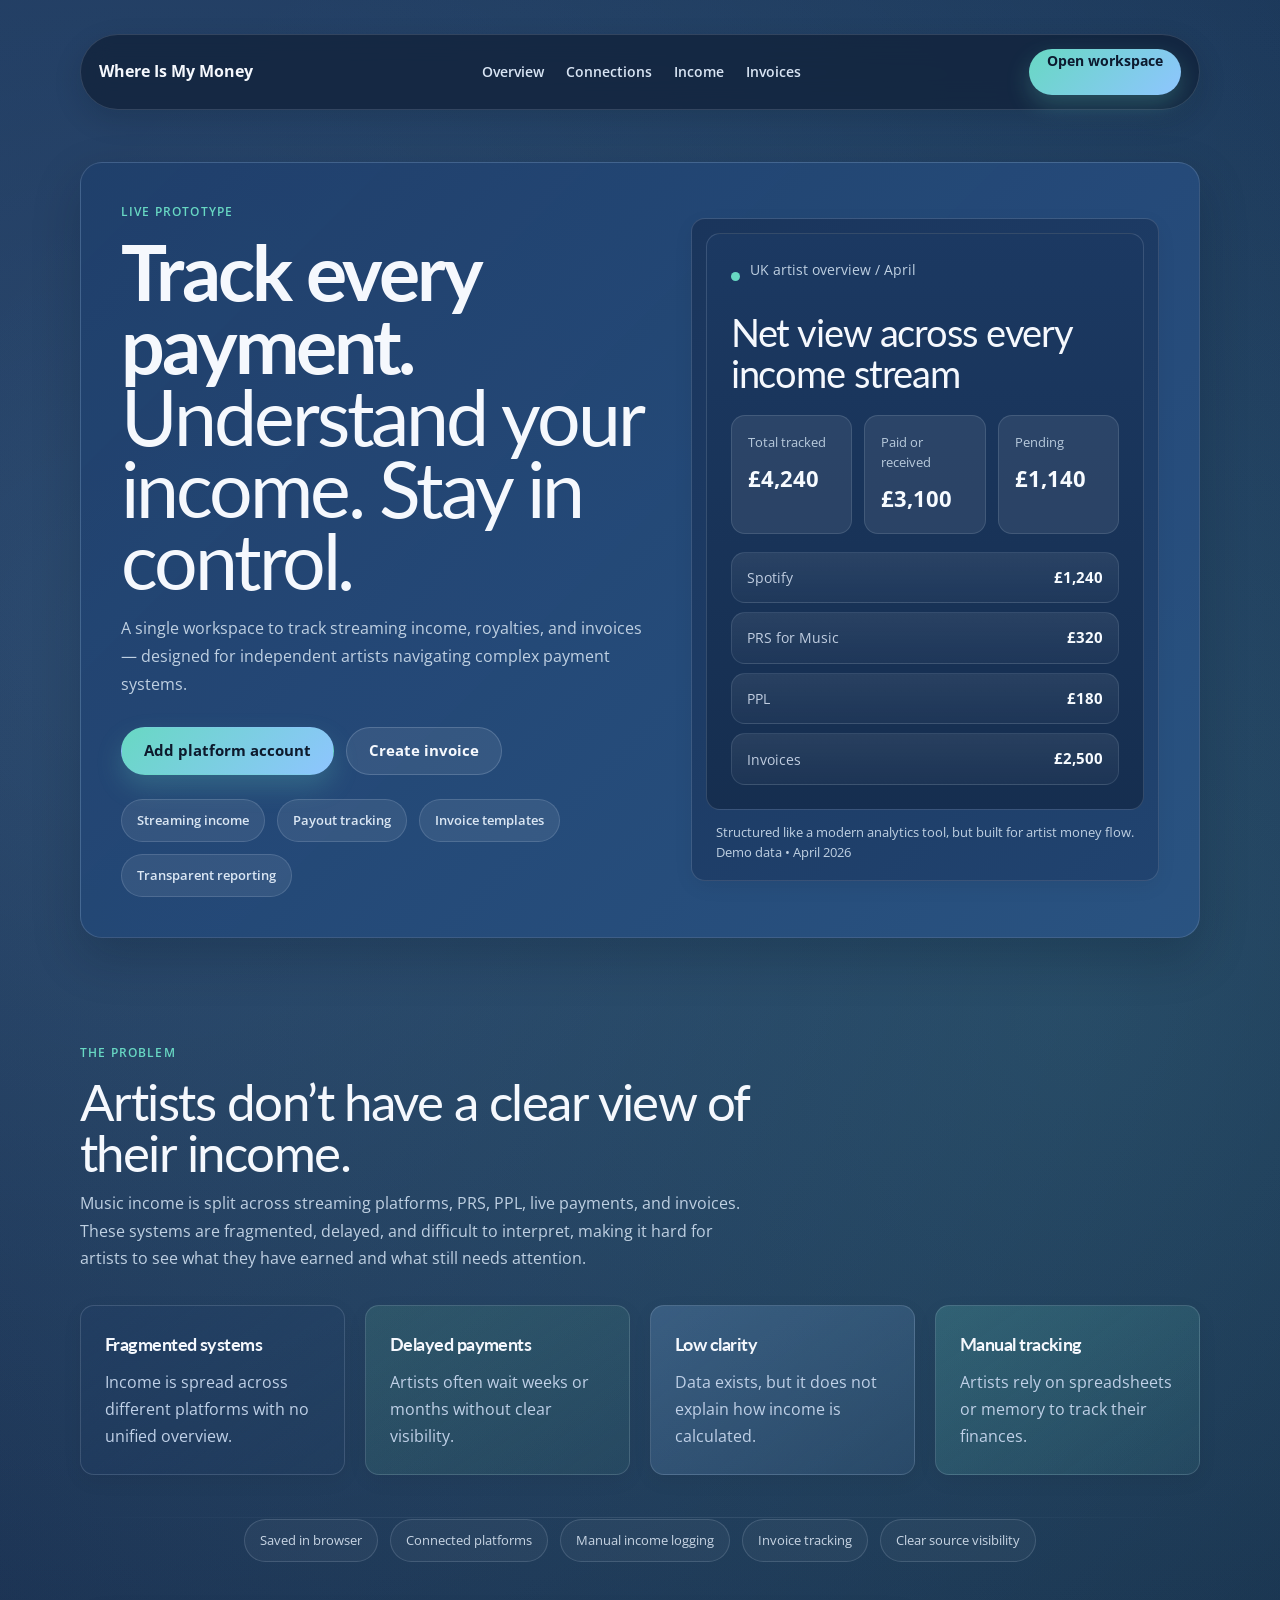
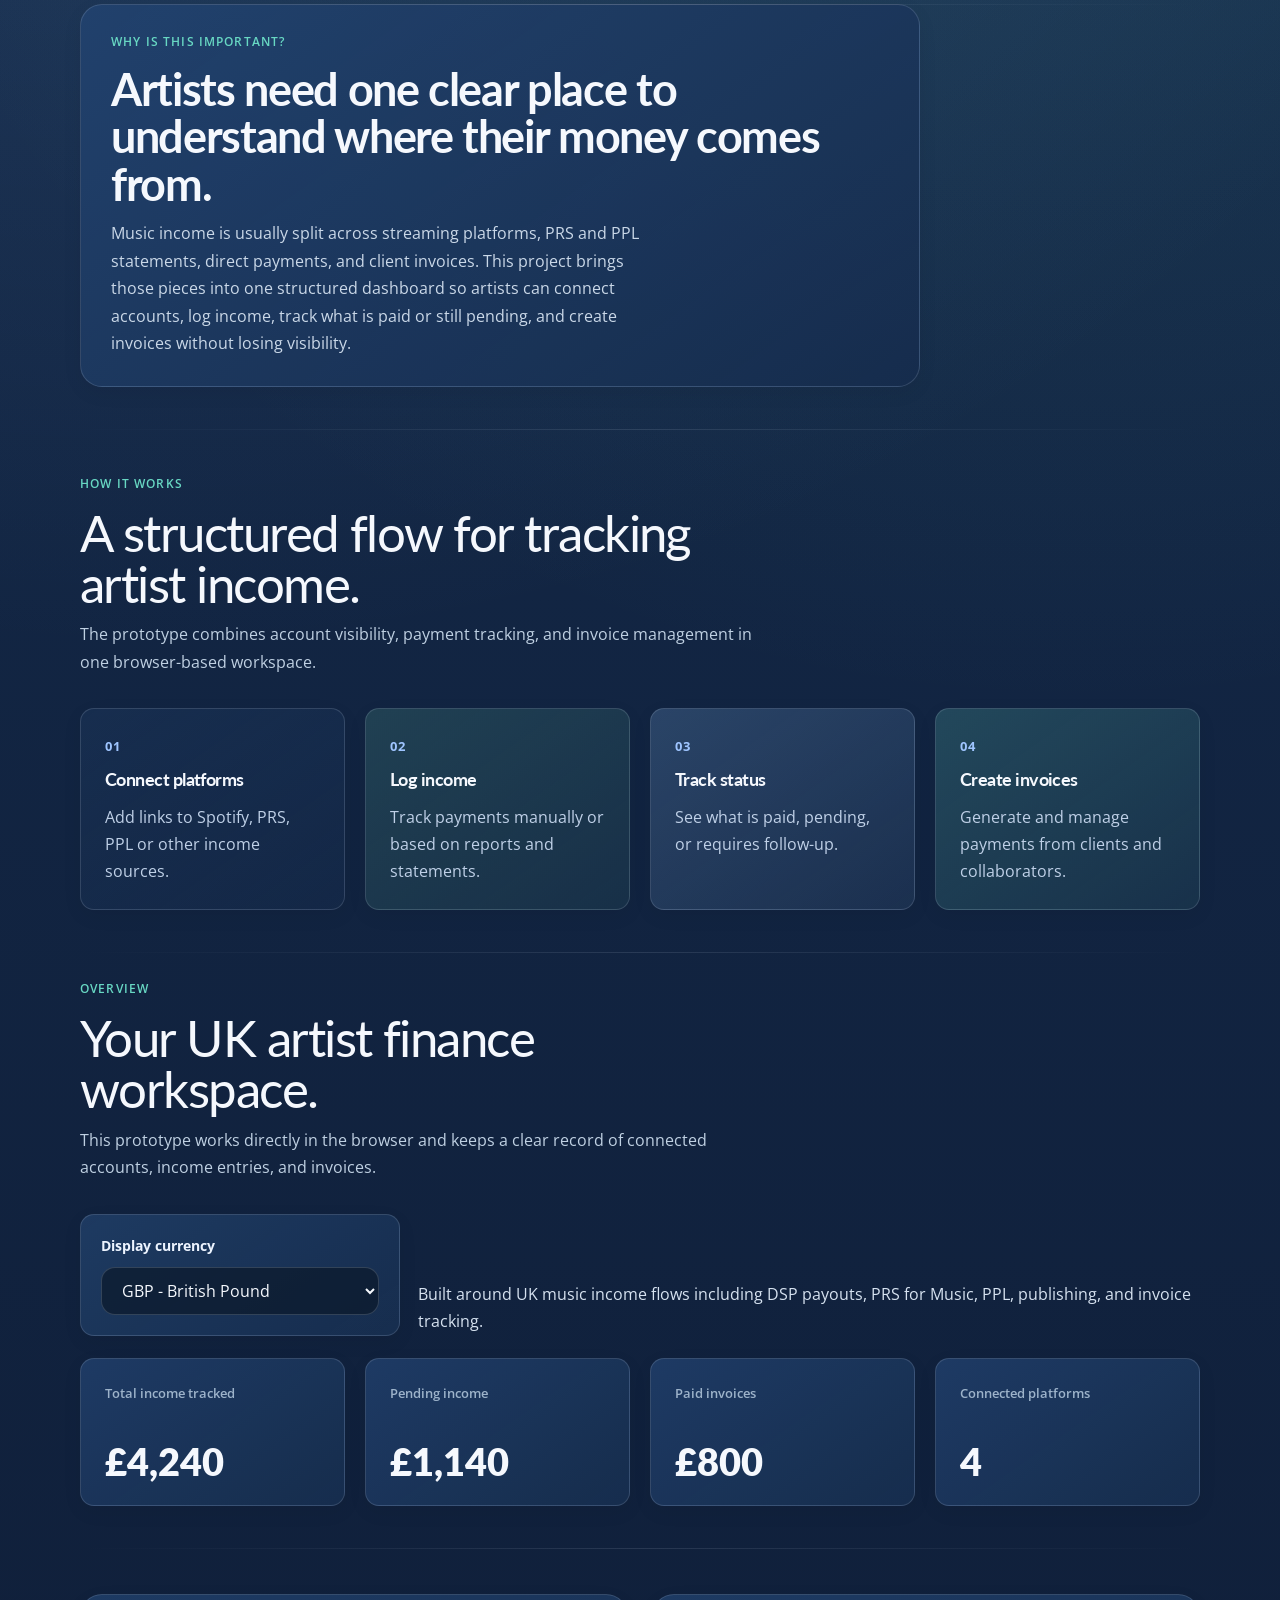
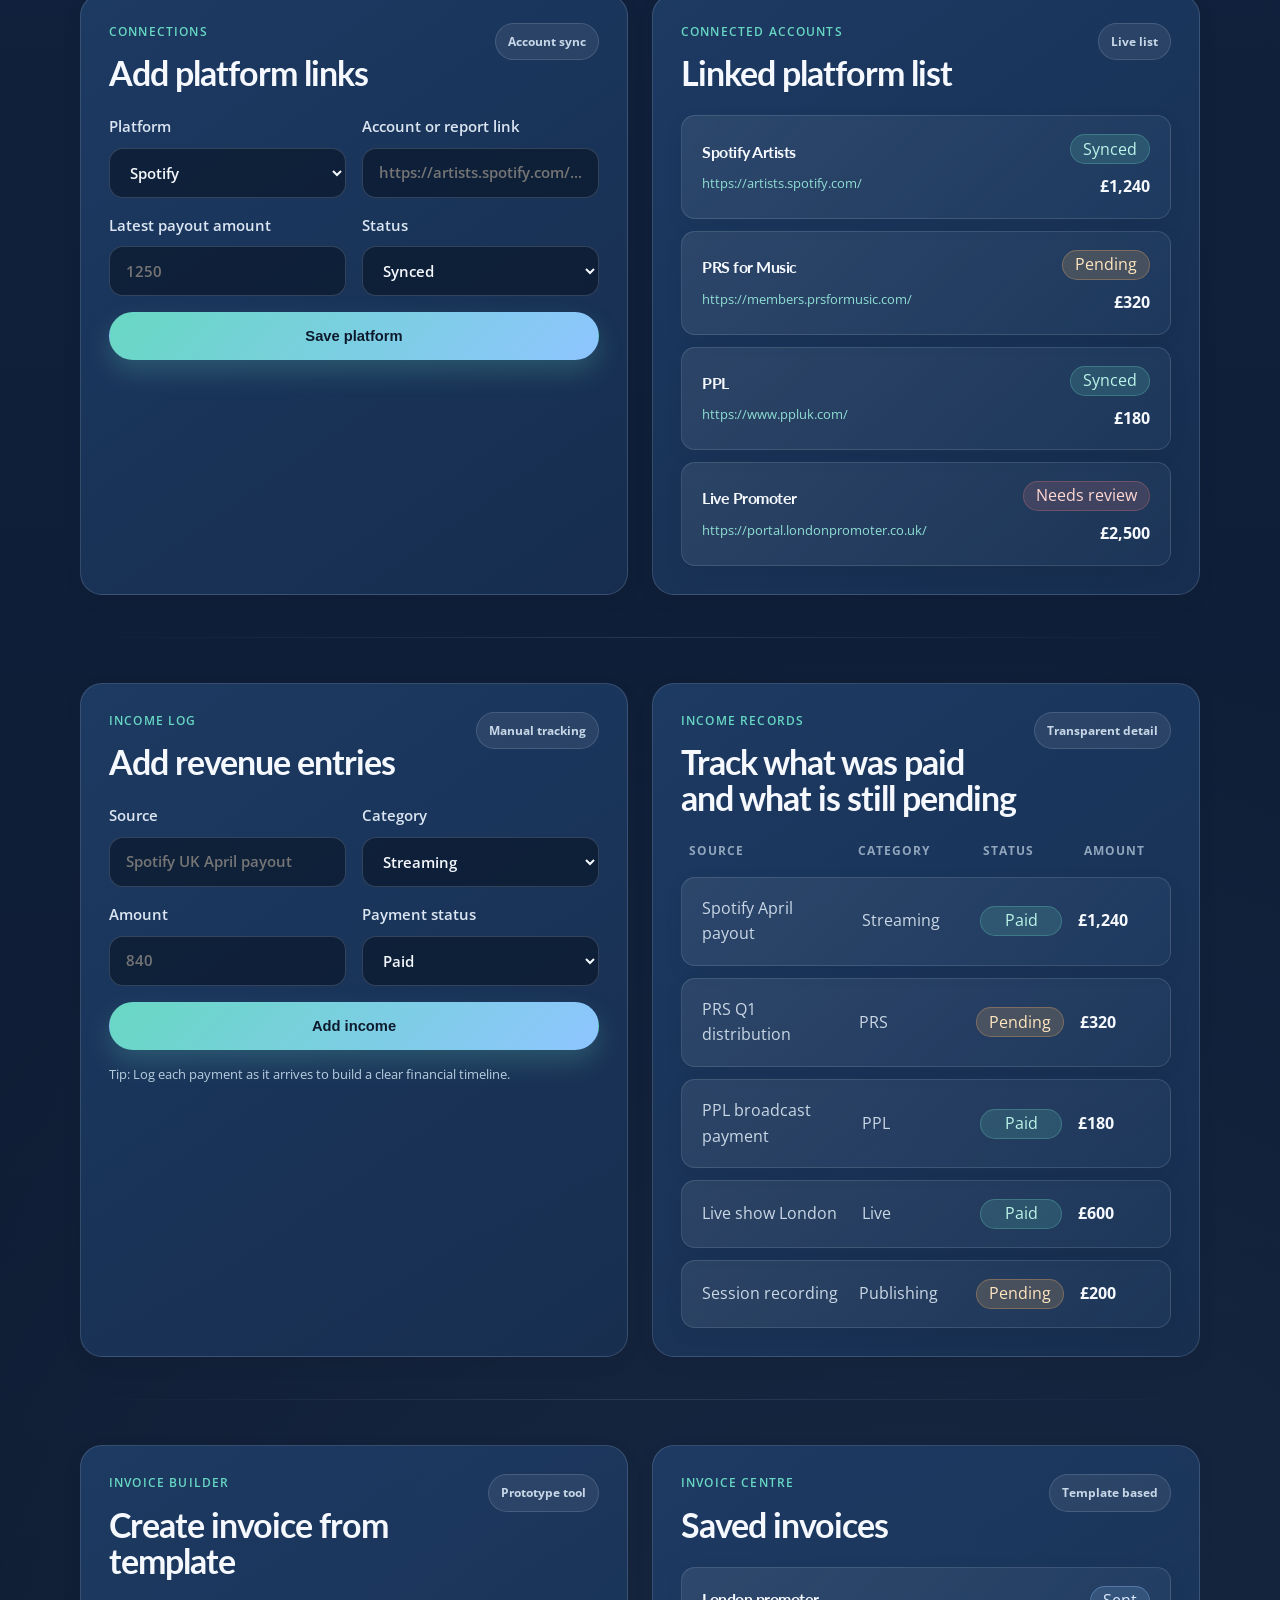
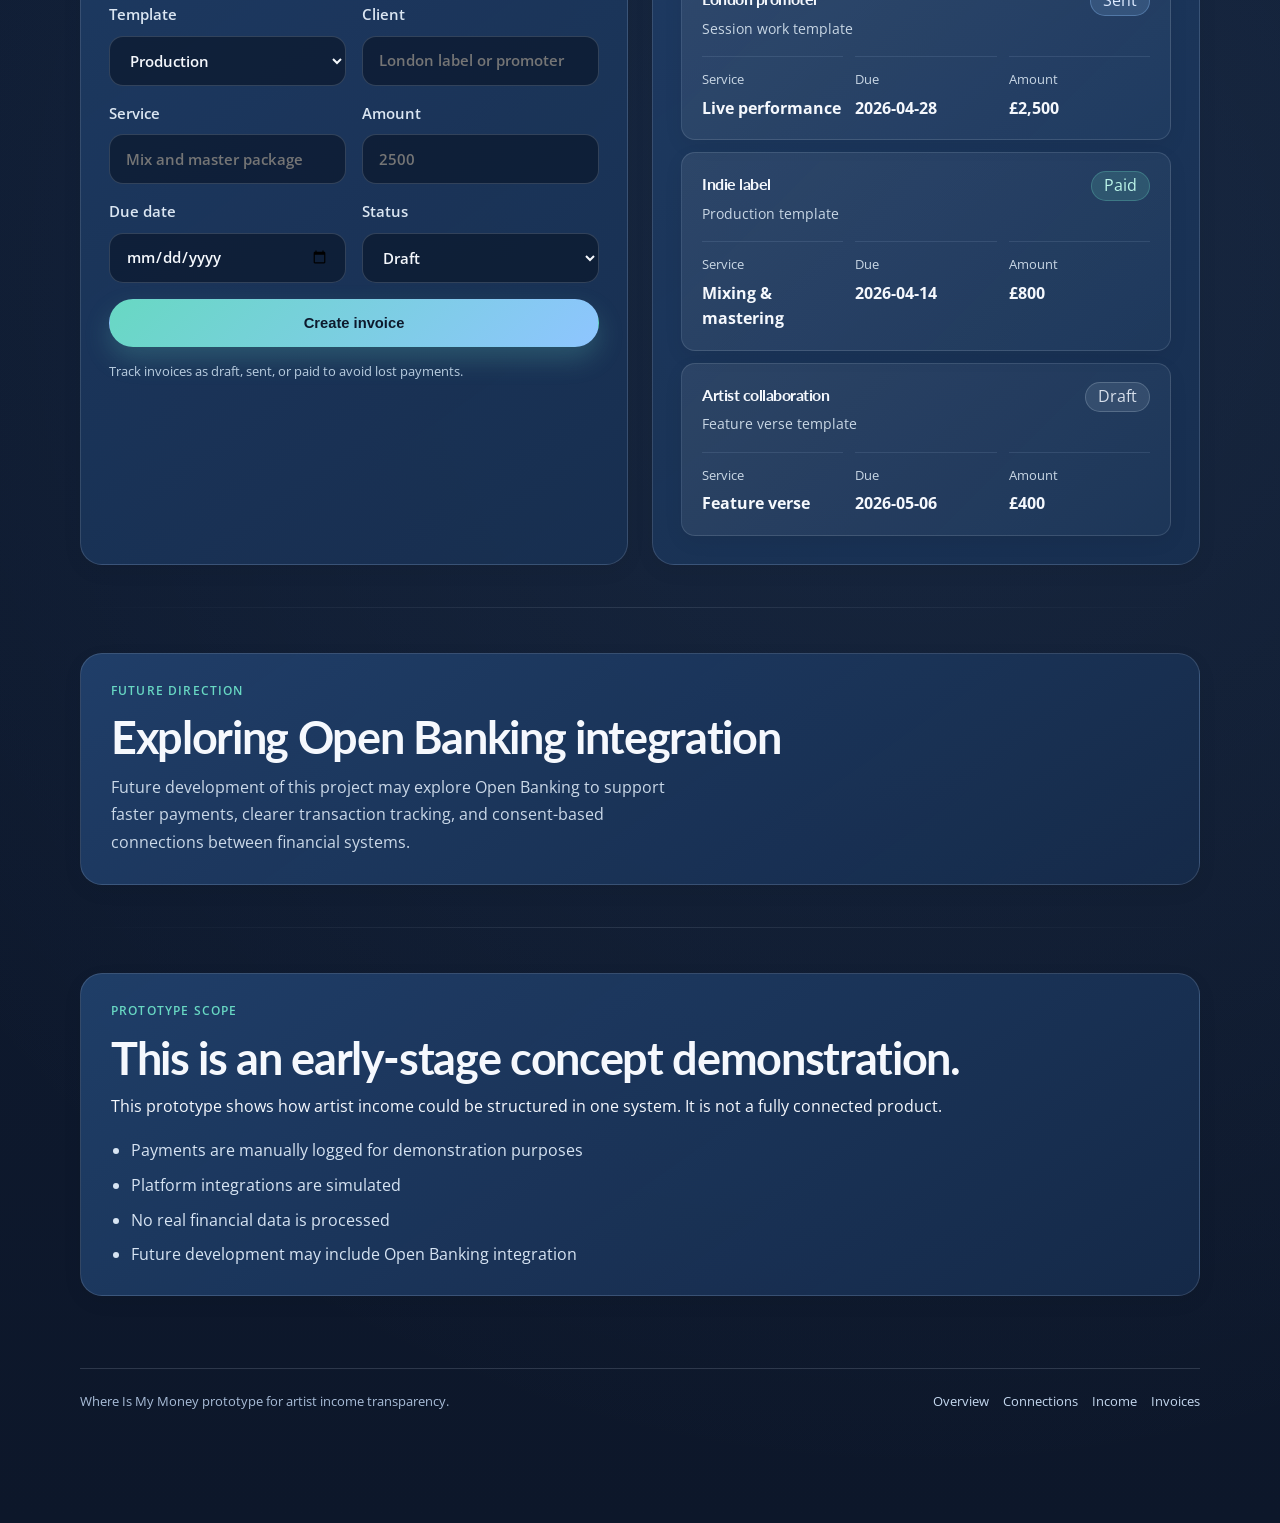
==== index.html @ ad21c098 "my web" ====
<!DOCTYPE html>
<html lang="en">
  <head>
    <meta charset="UTF-8" />
    <meta name="viewport" content="width=device-width, initial-scale=1.0" />
    <title>Where Is My Money | Financial Transparency for Artists</title>
    <meta
      name="description"
      content="Where Is My Money helps independent artists and labels track streaming and royalty income in one clear place."
    />
    <link rel="preconnect" href="https://fonts.googleapis.com" />
    <link rel="preconnect" href="https://fonts.gstatic.com" crossorigin />
    <link
      href="https://fonts.googleapis.com/css2?family=Open+Sans:wght@400;500;600;700&family=Lato:wght@400;700;900&display=swap"
      rel="stylesheet"
    />
    <link rel="stylesheet" href="styles.css" />
  </head>
  <body>
    <div class="page-shell">
      <header class="hero">
        <nav class="topbar">
          <a class="brand" href="index.html">Where Is My Money</a>
          <div class="menu-links">
            <a href="#overview">Overview</a>
            <a href="#connections">Connections</a>
            <a href="#income">Income</a>
            <a href="#invoices">Invoices</a>
          </div>
          <a class="pill-link" href="#connections">Open workspace</a>
        </nav>

        <section class="hero-grid" id="top">
          <div class="hero-copy" data-reveal>
            <p class="eyebrow">Live prototype</p>
            <h1>
              Track every payment.
              <span>Understand your income. Stay in control.</span>
            </h1>
            <p class="lede">
              A single workspace to track streaming income, royalties, and
              invoices — designed for independent artists navigating complex
              payment systems.
            </p>
            <div class="hero-actions">
              <a class="button button-primary" href="#connections">Add platform account</a>
              <a class="button button-secondary" href="#invoices">Create invoice</a>
            </div>
            <div class="hero-highlights">
              <span>Streaming income</span>
              <span>Payout tracking</span>
              <span>Invoice templates</span>
              <span>Transparent reporting</span>
            </div>
          </div>

          <div class="hero-card" data-reveal>
            <div class="panel panel-main">
              <div class="panel-header">
                <span class="status-dot"></span>
                <p>UK artist overview / April</p>
              </div>
              <h2>Net view across every income stream</h2>
              <div class="hero-metrics">
                <article>
                  <span>Total tracked</span>
                  <strong id="hero-total-income">£0</strong>
                </article>
                <article>
                  <span>Paid or received</span>
                  <strong id="hero-paid-income">£0</strong>
                </article>
                <article>
                  <span>Pending</span>
                  <strong id="hero-pending-income">£0</strong>
                </article>
              </div>
              <div class="hero-breakdown">
                <div class="breakdown-row">
                  <span>Spotify</span>
                  <strong id="hero-spotify-income">£0</strong>
                </div>
                <div class="breakdown-row">
                  <span>PRS for Music</span>
                  <strong id="hero-prs-income">£0</strong>
                </div>
                <div class="breakdown-row">
                  <span>PPL</span>
                  <strong id="hero-ppl-income">£0</strong>
                </div>
                <div class="breakdown-row">
                  <span>Invoices</span>
                  <strong id="hero-invoice-income">£0</strong>
                </div>
              </div>
            </div>

            <p class="hero-card-foot">Structured like a modern analytics tool, but built for artist money flow.</p>
          </div>
        </section>
      </header>

      <main>
        <section class="section problem-section" id="problem">
          <div class="section-heading" data-reveal>
            <p class="eyebrow">The problem</p>
            <h2>Artists don’t have a clear view of their income.</h2>
            <p>
              Music income is split across streaming platforms, PRS, PPL, live
              payments, and invoices. These systems are fragmented, delayed,
              and difficult to interpret, making it hard for artists to see
              what they have earned and what still needs attention.
            </p>
          </div>

          <div class="problem-grid" data-reveal>
            <article class="problem-card">
              <h3>Fragmented systems</h3>
              <p>Income is spread across different platforms with no unified overview.</p>
            </article>
            <article class="problem-card">
              <h3>Delayed payments</h3>
              <p>Artists often wait weeks or months without clear visibility.</p>
            </article>
            <article class="problem-card">
              <h3>Low clarity</h3>
              <p>Data exists, but it does not explain how income is calculated.</p>
            </article>
            <article class="problem-card">
              <h3>Manual tracking</h3>
              <p>Artists rely on spreadsheets or memory to track their finances.</p>
            </article>
          </div>
        </section>

        <section class="section trust-strip" data-reveal id="overview">
          <p>Saved in browser</p>
          <p>Connected platforms</p>
          <p>Manual income logging</p>
          <p>Invoice tracking</p>
          <p>Clear source visibility</p>
        </section>

        <section class="section project-overview" data-reveal>
          <div class="overview-copy">
            <p class="eyebrow">Why is this important?</p>
            <h2>Artists need one clear place to understand where their money comes from.</h2>
            <p>
              Music income is usually split across streaming platforms,
              PRS and PPL statements, direct payments, and client invoices.
              This project brings those pieces into one structured dashboard so
              artists can connect accounts, log income, track what is paid or
              still pending, and create invoices without losing visibility.
            </p>
          </div>
        </section>

        <section class="section how-it-works-section" id="how-it-works">
          <div class="section-heading" data-reveal>
            <p class="eyebrow">How it works</p>
            <h2>A structured flow for tracking artist income.</h2>
            <p>
              The prototype combines account visibility, payment tracking, and
              invoice management in one browser-based workspace.
            </p>
          </div>

          <div class="steps" data-reveal>
            <article class="step-card">
              <span>01</span>
              <h3>Connect platforms</h3>
              <p>Add links to Spotify, PRS, PPL or other income sources.</p>
            </article>
            <article class="step-card">
              <span>02</span>
              <h3>Log income</h3>
              <p>Track payments manually or based on reports and statements.</p>
            </article>
            <article class="step-card">
              <span>03</span>
              <h3>Track status</h3>
              <p>See what is paid, pending, or requires follow-up.</p>
            </article>
            <article class="step-card">
              <span>04</span>
              <h3>Create invoices</h3>
              <p>Generate and manage payments from clients and collaborators.</p>
            </article>
          </div>
        </section>

        <section class="section app-shell">
          <div class="section-heading" data-reveal>
            <p class="eyebrow">Overview</p>
            <h2>Your UK artist finance workspace.</h2>
            <p>
              This prototype works directly in the browser and keeps a clear
              record of connected accounts, income entries, and invoices.
            </p>
          </div>

          <div class="workspace-toolbar" data-reveal>
            <div class="currency-card">
              <label for="currency-select">Display currency</label>
              <select id="currency-select" name="currency">
                <option value="GBP">GBP - British Pound</option>
                <option value="USD">USD - US Dollar</option>
                <option value="EUR">EUR - Euro</option>
              </select>
            </div>
            <p class="toolbar-note">
              Built around UK music income flows including DSP payouts, PRS for
              Music, PPL, publishing, and invoice tracking.
            </p>
          </div>

          <div class="prototype-metrics" data-reveal>
            <article class="metric-card">
              <span>Total income tracked</span>
              <strong id="total-income">£0</strong>
            </article>
            <article class="metric-card">
              <span>Pending income</span>
              <strong id="pending-income">£0</strong>
            </article>
            <article class="metric-card">
              <span>Paid invoices</span>
              <strong id="paid-invoices">£0</strong>
            </article>
            <article class="metric-card">
              <span>Connected platforms</span>
              <strong id="connected-count">0</strong>
            </article>
          </div>
        </section>

        <section class="section workspace-grid" id="connections">
          <div class="workspace-card" data-reveal>
            <div class="workspace-head">
              <div>
                <p class="eyebrow">Connections</p>
                <h2>Add platform links</h2>
              </div>
              <span class="panel-badge">Account sync</span>
            </div>
            <form class="workspace-form" id="account-form" novalidate>
              <label>
                Platform
                <select name="platform" required>
                  <option value="Spotify">Spotify</option>
                  <option value="Apple Music">Apple Music</option>
                  <option value="PRS for Music">PRS for Music</option>
                  <option value="PPL">PPL</option>
                  <option value="Bandcamp">Bandcamp</option>
                  <option value="AWAL">AWAL</option>
                  <option value="Other">Other</option>
                </select>
              </label>
              <label>
                Account or report link
                <input
                  type="url"
                  name="link"
                  placeholder="https://artists.spotify.com/... or PRS/PPL statement link"
                  required
                />
              </label>
              <label>
                Latest payout amount
                <input type="number" name="amount" min="0" step="0.01" placeholder="1250" required />
              </label>
              <label>
                Status
                <select name="status" required>
                  <option value="Synced">Synced</option>
                  <option value="Pending">Pending</option>
                  <option value="Needs review">Needs review</option>
                </select>
              </label>
              <button type="submit" class="button button-primary">Save platform</button>
              <p class="form-status" id="account-status" aria-live="polite"></p>
            </form>
          </div>

          <div class="workspace-card" data-reveal>
            <div class="workspace-head">
              <div>
                <p class="eyebrow">Connected accounts</p>
                <h2>Linked platform list</h2>
              </div>
              <span class="panel-badge">Live list</span>
            </div>
            <div class="connected-list" id="account-list"></div>
          </div>
        </section>

        <section class="section workspace-grid" id="income">
          <div class="workspace-card" data-reveal>
            <div class="workspace-head">
              <div>
                <p class="eyebrow">Income log</p>
                <h2>Add revenue entries</h2>
              </div>
              <span class="panel-badge">Manual tracking</span>
            </div>
            <form class="workspace-form" id="income-form" novalidate>
              <label>
                Source
                <input type="text" name="source" placeholder="Spotify UK April payout" required />
              </label>
              <label>
                Category
                <select name="category" required>
                  <option value="Streaming">Streaming</option>
                  <option value="PRS">PRS</option>
                  <option value="PPL">PPL</option>
                  <option value="Publishing">Publishing</option>
                  <option value="Live">Live</option>
                  <option value="Invoice">Invoice</option>
                </select>
              </label>
              <label>
                Amount
                <input type="number" name="amount" min="0" step="0.01" placeholder="840" required />
              </label>
              <label>
                Payment status
                <select name="status" required>
                  <option value="Paid">Paid</option>
                  <option value="Pending">Pending</option>
                </select>
              </label>
              <button type="submit" class="button button-primary">Add income</button>
              <p class="form-help">Tip: Log each payment as it arrives to build a clear financial timeline.</p>
              <p class="form-status" id="income-status" aria-live="polite"></p>
            </form>
          </div>

          <div class="workspace-card" data-reveal>
            <div class="workspace-head">
              <div>
                <p class="eyebrow">Income records</p>
                <h2>Track what was paid and what is still pending</h2>
              </div>
              <span class="panel-badge">Transparent detail</span>
            </div>
            <div class="data-table">
              <div class="table-head">
                <span>Source</span>
                <span>Category</span>
                <span>Status</span>
                <span>Amount</span>
              </div>
              <div id="income-list"></div>
            </div>
          </div>
        </section>

        <section class="section workspace-grid" id="invoices">
          <div class="workspace-card" data-reveal>
            <div class="workspace-head">
              <div>
                <p class="eyebrow">Invoice builder</p>
                <h2>Create invoice from template</h2>
              </div>
              <span class="panel-badge">Prototype tool</span>
            </div>
            <form class="workspace-form" id="invoice-form" novalidate>
              <label>
                Template
                <select name="template" required>
                  <option value="Production">Production</option>
                  <option value="Feature verse">Feature verse</option>
                  <option value="Session work">Session work</option>
                  <option value="Licensing">Licensing</option>
                  <option value="VAT invoice">VAT invoice</option>
                </select>
              </label>
              <label>
                Client
                <input type="text" name="client" placeholder="London label or promoter" required />
              </label>
              <label>
                Service
                <input type="text" name="service" placeholder="Mix and master package" required />
              </label>
              <label>
                Amount
                <input type="number" name="amount" min="0" step="0.01" placeholder="2500" required />
              </label>
              <label>
                Due date
                <input type="date" name="dueDate" required />
              </label>
              <label>
                Status
                <select name="status" required>
                  <option value="Draft">Draft</option>
                  <option value="Sent">Sent</option>
                  <option value="Paid">Paid</option>
                  <option value="Overdue">Overdue</option>
                </select>
              </label>
              <button type="submit" class="button button-primary">Create invoice</button>
              <p class="form-help">Track invoices as draft, sent, or paid to avoid lost payments.</p>
              <p class="form-status" id="invoice-status" aria-live="polite"></p>
            </form>
          </div>

          <div class="workspace-card" data-reveal>
            <div class="workspace-head">
              <div>
                <p class="eyebrow">Invoice centre</p>
                <h2>Saved invoices</h2>
              </div>
              <span class="panel-badge">Template based</span>
            </div>
            <div class="invoice-list" id="invoice-list"></div>
          </div>
        </section>

        <section class="section prototype-scope" data-reveal>
          <div class="overview-copy scope-card">
            <p class="eyebrow">Future direction</p>
            <h2>Exploring Open Banking integration</h2>
            <p>
              Future development of this project may explore Open Banking
              to support faster payments, clearer transaction tracking,
              and consent-based connections between financial systems.
            </p>
          </div>
        </section>

        <section class="section prototype-scope" data-reveal>
          <div class="overview-copy scope-card">
            <p class="eyebrow">Prototype scope</p>
            <h2>This is an early-stage concept demonstration.</h2>
            <p>
              This prototype shows how artist income could be structured in one
              system. It is not a fully connected product.
            </p>
            <ul class="scope-list">
              <li>Payments are manually logged for demonstration purposes</li>
              <li>Platform integrations are simulated</li>
              <li>No real financial data is processed</li>
              <li>Future development may include Open Banking integration</li>
            </ul>
          </div>
        </section>
      </main>

      <footer class="site-footer">
        <p>Where Is My Money prototype for artist income transparency.</p>
        <div class="footer-links">
          <a href="#overview">Overview</a>
          <a href="#connections">Connections</a>
          <a href="#income">Income</a>
          <a href="#invoices">Invoices</a>
        </div>
      </footer>
    </div>

    <script src="script.js"></script>
  </body>
</html>
---- styles.css ----
:root {
  --bg: #0f1e35;
  --bg-soft: #152947;
  --surface: #1c3558;
  --surface-2: #25446d;
  --ink: #f5f8fd;
  --muted: #bfd0e2;
  --line: rgba(211, 224, 242, 0.16);
  --primary: #68d8c3;
  --primary-strong: #4bc7b0;
  --accent: #8ec5ff;
  --glow: 0 18px 40px rgba(7, 20, 38, 0.2);
  --radius-xl: 22px;
  --radius-lg: 14px;
  --radius-md: 14px;
  --shadow-sm: 0 6px 20px rgba(0, 0, 0, 0.06);
  --transition: all 0.24s ease;
}

* {
  box-sizing: border-box;
}

html {
  scroll-behavior: smooth;
}

body {
  margin: 0;
  min-height: 100vh;
  color: var(--ink);
  font-family: "Open Sans", sans-serif;
  background:
    radial-gradient(circle at 12% 10%, rgba(142, 197, 255, 0.18), transparent 28%),
    radial-gradient(circle at 84% 16%, rgba(104, 216, 195, 0.14), transparent 24%),
    radial-gradient(circle at 72% 80%, rgba(142, 197, 255, 0.08), transparent 24%),
    linear-gradient(180deg, #162f52 0%, #10203b 52%, #0d172a 100%);
  line-height: 1.6;
}

.page-shell {
  width: min(1120px, calc(100% - 32px));
  margin: 0 auto;
  padding: 24px 0 110px;
}

h1,
h2,
h3,
p {
  margin-top: 0;
}

h1,
h2,
h3 {
  font-family: "Lato", sans-serif;
  letter-spacing: -0.03em;
}

.topbar,
.hero-grid,
.problem-grid,
.steps,
.feature-grid,
.benefit-grid,
.cta-section {
  display: grid;
  gap: 20px;
}

.topbar {
  position: sticky;
  top: 12px;
  z-index: 20;
  margin-bottom: 52px;
  padding: 14px 18px;
  grid-template-columns: auto 1fr auto;
  align-items: center;
  border: 1px solid var(--line);
  border-radius: 999px;
  background: rgba(16, 31, 54, 0.72);
  backdrop-filter: blur(14px);
  box-shadow: 0 10px 28px rgba(6, 18, 34, 0.16);
}

.brand,
.pill-link,
.button {
  text-decoration: none;
}

.menu-links {
  display: flex;
  gap: 22px;
  justify-self: center;
}

.menu-links a {
  color: #d9e5f4;
  text-decoration: none;
  font-size: 0.9rem;
  font-weight: 600;
  padding: 8px 0;
  border-bottom: 1px solid transparent;
  transition: color 0.24s ease, border-color 0.24s ease;
}

.menu-links a:hover,
.menu-links a:focus-visible {
  color: #ffffff;
  border-bottom-color: rgba(104, 216, 195, 0.7);
}

.brand {
  color: var(--ink);
  font-size: 1rem;
  font-weight: 700;
}

.pill-link {
  color: #0c1a2f;
  font-size: 0.9rem;
  font-weight: 700;
  min-height: 46px;
  padding: 0 18px;
  border-radius: 999px;
  background: linear-gradient(135deg, var(--primary), var(--accent));
  box-shadow: 0 10px 24px rgba(104, 216, 195, 0.24);
  transition: var(--transition);
}

.hero {
  padding: 10px 0 18px;
}

.page-hero {
  max-width: 780px;
  padding: 10px 4px 0;
}

.hero-grid {
  padding: 40px;
  grid-template-columns: minmax(0, 1.08fr) minmax(320px, 0.92fr);
  align-items: center;
  border: 1px solid var(--line);
  border-radius: var(--radius-xl);
  background: linear-gradient(135deg, rgba(31, 63, 107, 0.94) 0%, rgba(37, 74, 121, 0.96) 54%, rgba(42, 83, 130, 0.96) 100%);
  box-shadow: 0 20px 48px rgba(5, 16, 34, 0.22);
}

.eyebrow {
  margin: 0 0 14px;
  text-transform: uppercase;
  letter-spacing: 0.1em;
  font-size: 0.72rem;
  font-weight: 600;
  color: var(--primary);
}

h1 {
  margin-bottom: 18px;
  font-size: clamp(2.8rem, 6vw, 5.2rem);
  line-height: 0.94;
  letter-spacing: -0.04em;
}

h1 span,
.panel-main h2,
.section-heading h2,
.question-block h2,
.snapshot-card h2,
.cta-section h2 {
  font-family: "Lato", sans-serif;
  font-weight: 400;
}

.lede {
  margin-bottom: 0;
  max-width: 58ch;
  color: var(--muted);
  font-size: 1.02rem;
  line-height: 1.72;
}

.hero-actions {
  margin: 28px 0 18px;
  display: flex;
  flex-wrap: wrap;
  gap: 12px;
}

.button {
  min-height: 48px;
  padding: 0 22px;
  border-radius: 999px;
  display: inline-flex;
  align-items: center;
  justify-content: center;
  font-size: 0.92rem;
  font-weight: 700;
  border: 1px solid transparent;
  transition: var(--transition);
}

a:focus-visible,
button:focus-visible,
input:focus-visible,
textarea:focus-visible,
select:focus-visible {
  outline: 2px solid rgba(104, 216, 195, 0.75);
  outline-offset: 2px;
}

.button-primary {
  color: #0d1a2d;
  background: linear-gradient(135deg, var(--primary), var(--accent));
  box-shadow: 0 12px 26px rgba(104, 216, 195, 0.22);
}

.button-secondary {
  color: var(--ink);
  background: rgba(255, 255, 255, 0.08);
  border-color: rgba(211, 224, 242, 0.2);
}

.pill-link:hover,
.pill-link:focus-visible,
.button:hover,
.button:focus-visible {
  transform: translateY(-2px);
  filter: brightness(1.05);
}

.pill-link:active,
.button:active {
  transform: translateY(1px) scale(0.985);
  filter: brightness(0.95) saturate(1.08);
}

.button-primary:hover,
.button-primary:focus-visible {
  background: linear-gradient(135deg, #79e1ce, #a2d1ff);
}

.button-primary:active {
  background: linear-gradient(135deg, var(--primary-strong), #7fbef8);
}

.button-secondary:hover,
.button-secondary:focus-visible {
  background: rgba(255, 255, 255, 0.12);
  border-color: rgba(104, 216, 195, 0.24);
}

.button-secondary:active {
  background: rgba(255, 255, 255, 0.1);
}

.hero-note p {
  margin: 0;
  color: var(--muted);
  font-size: 0.92rem;
}

.hero-highlights {
  display: flex;
  flex-wrap: wrap;
  gap: 12px;
  margin-top: 24px;
}

.hero-highlights span {
  padding: 10px 15px;
  border-radius: 999px;
  border: 1px solid rgba(211, 224, 242, 0.16);
  background: rgba(255, 255, 255, 0.08);
  color: #dbe7f4;
  font-size: 0.82rem;
  font-weight: 600;
}

.hero-card {
  padding: 14px;
  border-radius: var(--radius-lg);
  border: 1px solid var(--line);
  background: linear-gradient(140deg, rgba(26, 52, 91, 0.96), rgba(33, 67, 111, 0.96));
  box-shadow: var(--shadow-sm);
}

.panel {
  border-radius: var(--radius-lg);
  padding: 24px;
}

.panel-main {
  border: 1px solid var(--line);
  background: linear-gradient(180deg, rgba(28, 57, 98, 0.98), rgba(22, 46, 79, 0.98));
}

.panel-header,
.payment-list article,
.cta-form {
  display: flex;
  align-items: center;
}

.panel-header {
  gap: 10px;
  margin-bottom: 18px;
  color: var(--muted);
  font-size: 0.9rem;
}

.status-dot {
  width: 9px;
  height: 9px;
  border-radius: 50%;
  background: var(--primary);
}

.panel-main h2 {
  margin-bottom: 20px;
  font-size: clamp(1.75rem, 3vw, 2.35rem);
  line-height: 1.08;
}

.payment-list {
  display: grid;
  gap: 9px;
}

.hero-metrics {
  display: grid;
  gap: 12px;
  grid-template-columns: repeat(3, minmax(0, 1fr));
  margin-bottom: 18px;
}

.hero-metrics article {
  padding: 16px;
  border-radius: var(--radius-md);
  border: 1px solid rgba(211, 224, 242, 0.14);
  background: rgba(255, 255, 255, 0.08);
}

.hero-metrics span {
  display: block;
  margin-bottom: 10px;
  color: #b8cadc;
  font-size: 0.79rem;
}

.hero-metrics strong {
  font-size: 1.35rem;
  color: #f7fbff;
}

.hero-breakdown {
  display: grid;
  gap: 9px;
}

.breakdown-row {
  display: flex;
  align-items: center;
  justify-content: space-between;
  gap: 10px;
  padding: 13px 15px;
  border-radius: var(--radius-md);
  border: 1px solid rgba(211, 224, 242, 0.12);
  background: linear-gradient(180deg, rgba(255, 255, 255, 0.08), rgba(255, 255, 255, 0.03));
}

.breakdown-row span {
  color: #c0cde0;
  font-size: 0.9rem;
}

.breakdown-row strong {
  color: #f7fbff;
  font-size: 0.92rem;
}

.payment-list article {
  justify-content: space-between;
  gap: 10px;
  padding: 12px 14px;
  border-radius: var(--radius-md);
  border: 1px solid rgba(180, 202, 233, 0.16);
  background: rgba(255, 255, 255, 0.04);
}

.payment-list span {
  color: #c0cde0;
  font-size: 0.9rem;
}

.payment-list strong {
  font-size: 0.94rem;
  color: #f7fbff;
}

.hero-card-foot {
  margin: 12px 10px 4px;
  color: var(--muted);
  font-size: 0.82rem;
  line-height: 1.55;
}

.section {
  padding-top: 88px;
  position: relative;
}

.section::before {
  content: "";
  position: absolute;
  top: 42px;
  left: 0;
  right: 0;
  height: 1px;
  background: linear-gradient(90deg, transparent, rgba(211, 224, 242, 0.12), transparent);
  pointer-events: none;
}

.hero + main .section:first-child::before {
  display: none;
}

.section-cta {
  margin-top: 14px;
}

.app-shell {
  padding-top: 70px;
}

.project-overview {
  padding-top: 42px;
}

.overview-copy {
  max-width: 840px;
  padding: 28px 30px;
  border-radius: var(--radius-xl);
  border: 1px solid var(--line);
  background: linear-gradient(145deg, rgba(34, 67, 112, 0.88), rgba(22, 44, 77, 0.84));
  box-shadow: var(--shadow-sm);
}

.overview-copy h2 {
  margin-bottom: 12px;
  font-size: clamp(1.8rem, 3.5vw, 2.8rem);
  line-height: 1.06;
}

.overview-copy p:last-child {
  margin-bottom: 0;
  color: #cad8e8;
  line-height: 1.72;
  max-width: 62ch;
}

.trust-strip {
  padding-top: 44px;
  display: flex;
  flex-wrap: wrap;
  justify-content: center;
  gap: 12px;
}

.trust-strip p {
  margin: 0;
  padding: 10px 15px;
  border-radius: 999px;
  border: 1px solid var(--line);
  color: #c8d5e4;
  font-size: 0.84rem;
  background: rgba(255, 255, 255, 0.04);
}

.prototype-metrics {
  display: grid;
  gap: 20px;
  grid-template-columns: repeat(4, minmax(0, 1fr));
}

.workspace-toolbar {
  display: grid;
  gap: 18px;
  grid-template-columns: minmax(240px, 320px) minmax(0, 1fr);
  align-items: end;
  margin-bottom: 22px;
}

.currency-card {
  display: grid;
  gap: 10px;
  padding: 20px;
  border-radius: var(--radius-lg);
  border: 1px solid var(--line);
  background: linear-gradient(145deg, rgba(32, 62, 103, 0.86), rgba(24, 48, 82, 0.82));
  box-shadow: var(--shadow-sm);
}

.currency-card label {
  color: #edf4ff;
  font-size: 0.86rem;
  font-weight: 700;
}

.currency-card select {
  min-height: 48px;
  padding: 0 16px;
  border-radius: var(--radius-md);
  border: 1px solid rgba(211, 224, 242, 0.18);
  background: rgba(12, 25, 44, 0.72);
  color: var(--ink);
  font: inherit;
}

.toolbar-note {
  margin: 0;
  color: #d6e2f0;
  line-height: 1.7;
}

.metric-card {
  padding: 24px;
  border-radius: var(--radius-lg);
  border: 1px solid var(--line);
  background: linear-gradient(145deg, rgba(31, 61, 103, 0.92), rgba(23, 46, 79, 0.9));
  box-shadow: var(--shadow-sm);
  min-height: 148px;
  display: flex;
  flex-direction: column;
  justify-content: space-between;
}

.metric-card,
.workspace-card,
.problem-card,
.step-card,
.connected-item,
.table-row,
.invoice-item,
.trust-strip p {
  transition: var(--transition);
}

.metric-card:hover,
.workspace-card:hover,
.problem-card:hover,
.step-card:hover,
.connected-item:hover,
.table-row:hover,
.invoice-item:hover {
  transform: translateY(-2px);
  box-shadow: 0 12px 28px rgba(6, 18, 34, 0.14);
  border-color: rgba(211, 224, 242, 0.24);
}

.trust-strip p:hover {
  border-color: rgba(206, 224, 255, 0.34);
  background: rgba(255, 255, 255, 0.08);
}

.metric-card span {
  display: block;
  margin-bottom: 12px;
  color: #9db3ca;
  font-size: 0.82rem;
  font-weight: 600;
}

.metric-card strong {
  font-family: "Lato", sans-serif;
  font-size: clamp(2rem, 3vw, 2.7rem);
  font-weight: 800;
  line-height: 1;
}

.workspace-grid {
  display: grid;
  gap: 24px;
  grid-template-columns: repeat(2, minmax(0, 1fr));
}

.workspace-card {
  padding: 28px;
  border-radius: var(--radius-xl);
  border: 1px solid var(--line);
  background: linear-gradient(145deg, rgba(31, 61, 103, 0.9), rgba(24, 48, 82, 0.88));
  box-shadow: var(--shadow-sm);
}

.workspace-head {
  display: flex;
  align-items: flex-start;
  justify-content: space-between;
  gap: 16px;
  margin-bottom: 24px;
}

.workspace-head h2 {
  margin-bottom: 0;
  font-size: clamp(1.55rem, 2.7vw, 2.1rem);
  line-height: 1.08;
}

.panel-badge {
  padding: 8px 12px;
  border-radius: 999px;
  background: rgba(255, 255, 255, 0.07);
  border: 1px solid rgba(211, 224, 242, 0.16);
  color: #c7d7e7;
  font-size: 0.77rem;
  font-weight: 700;
  white-space: nowrap;
}

.workspace-form {
  display: grid;
  gap: 16px;
  grid-template-columns: repeat(2, minmax(0, 1fr));
}

.workspace-form label {
  display: grid;
  gap: 9px;
  color: #dbe6f2;
  font-size: 0.92rem;
  font-weight: 600;
}

.workspace-form label:last-of-type:nth-child(odd) {
  grid-column: 1 / -1;
}

.workspace-form input,
.workspace-form select {
  min-height: 50px;
  padding: 0 16px;
  border-radius: var(--radius-md);
  border: 1px solid rgba(211, 224, 242, 0.18);
  background: rgba(11, 24, 43, 0.7);
  color: var(--ink);
  font: inherit;
  transition: var(--transition);
}

.workspace-form input:hover,
.workspace-form select:hover {
  border-color: rgba(211, 224, 242, 0.28);
}

.workspace-form input:focus,
.workspace-form select:focus {
  border-color: rgba(104, 216, 195, 0.62);
  box-shadow: 0 0 0 4px rgba(104, 216, 195, 0.12);
}

.workspace-form button,
.workspace-form .form-help,
.workspace-form .form-status {
  grid-column: 1 / -1;
}

.form-help {
  margin: -2px 0 0;
  color: #b9cde0;
  font-size: 0.84rem;
  line-height: 1.58;
}

.connected-list,
.invoice-list,
.data-table,
#income-list {
  display: grid;
  gap: 12px;
}

.connected-item,
.table-row,
.invoice-item {
  padding: 18px 20px;
  border-radius: 14px;
  border: 1px solid rgba(211, 224, 242, 0.14);
  background: linear-gradient(135deg, rgba(255, 255, 255, 0.08), rgba(142, 197, 255, 0.05));
  box-shadow: var(--shadow-sm);
}

.connected-item,
.table-row {
  display: grid;
  gap: 16px;
  grid-template-columns: minmax(0, 1.3fr) auto;
  align-items: center;
}

.connected-item h3,
.invoice-item h3 {
  margin-bottom: 6px;
  font-size: 1rem;
}

.connected-item a {
  color: #8fded3;
  text-decoration: none;
  word-break: break-all;
  font-size: 0.84rem;
}

.connected-meta {
  display: grid;
  justify-items: end;
  gap: 10px;
}

.table-head {
  display: grid;
  grid-template-columns: 1.4fr 1fr 0.8fr 0.7fr;
  gap: 12px;
  padding: 0 8px 4px;
  color: #91a6bd;
  font-size: 0.78rem;
  font-weight: 700;
  letter-spacing: 0.08em;
  text-transform: uppercase;
}

.table-row {
  grid-template-columns: 1.4fr 1fr 0.8fr 0.7fr;
}

.table-row span,
.invoice-item p,
.invoice-item-grid span {
  color: #c9d7e5;
}

.status-chip {
  display: inline-flex;
  align-items: center;
  justify-content: center;
  min-height: 30px;
  padding: 0 12px;
  border-radius: 999px;
  color: #bbf4e8;
  border: 1px solid rgba(104, 216, 195, 0.28);
  background: rgba(104, 216, 195, 0.16);
}

.status-pill.status-paid,
.status-chip.status-paid {
  color: #bbf4e8;
  border-color: rgba(104, 216, 195, 0.28);
  background: rgba(104, 216, 195, 0.16);
}

.status-chip-pending,
.status-pill.status-pending,
.status-chip.status-pending,
.status-pending {
  color: #ffe6bf;
  border-color: rgba(244, 177, 98, 0.3);
  background: rgba(244, 177, 98, 0.18);
}

.status-pill.status-sent,
.status-chip.status-sent {
  color: #dceaff;
  border-color: rgba(142, 197, 255, 0.32);
  background: rgba(142, 197, 255, 0.16);
}

.invoice-item-head {
  display: flex;
  align-items: flex-start;
  justify-content: space-between;
  gap: 12px;
  margin-bottom: 16px;
}

.invoice-item-head p {
  margin-bottom: 0;
  font-size: 0.88rem;
}

.invoice-item-grid {
  display: grid;
  gap: 12px;
  grid-template-columns: repeat(3, minmax(0, 1fr));
}

.invoice-item-grid div {
  padding-top: 12px;
  border-top: 1px solid rgba(180, 202, 233, 0.12);
}

.invoice-item-grid span {
  display: block;
  margin-bottom: 6px;
  font-size: 0.8rem;
}

.status-pill.status-overdue,
.status-chip.status-overdue,
.status-overdue {
  color: #ffd8d3;
  border-color: rgba(229, 122, 122, 0.28);
  background: rgba(229, 122, 122, 0.16);
}

.status-pill.status-draft,
.status-chip.status-draft,
.status-draft {
  color: #d7dfeb;
  border-color: rgba(191, 208, 226, 0.24);
  background: rgba(191, 208, 226, 0.12);
}

.empty-state {
  margin: 0;
  padding: 18px;
  border-radius: 18px;
  border: 1px dashed rgba(180, 202, 233, 0.18);
  color: #9fb1c9;
  text-align: center;
}

.is-new-item {
  animation: newItemHighlight 1.6s ease;
}

@keyframes newItemHighlight {
  0% {
    transform: translateY(0);
    box-shadow: 0 6px 20px rgba(0, 0, 0, 0.06);
    border-color: rgba(211, 224, 242, 0.14);
  }

  30% {
    transform: translateY(-2px);
    box-shadow: 0 14px 30px rgba(104, 216, 195, 0.16);
    border-color: rgba(104, 216, 195, 0.4);
  }

  100% {
    transform: translateY(0);
    box-shadow: 0 6px 20px rgba(0, 0, 0, 0.06);
    border-color: rgba(211, 224, 242, 0.14);
  }
}

.section-heading {
  max-width: 680px;
  margin-bottom: 32px;
}

.section-heading h2 {
  margin-bottom: 12px;
  font-size: clamp(2.15rem, 4vw, 3.7rem);
  line-height: 1;
  letter-spacing: -0.03em;
}

.section-heading p:last-child {
  margin-bottom: 0;
  color: var(--muted);
  line-height: 1.72;
}

.problem-grid,
.steps,
.benefit-grid {
  grid-template-columns: repeat(3, minmax(0, 1fr));
}

.problem-section .problem-grid,
.how-it-works-section .steps {
  grid-template-columns: repeat(4, minmax(0, 1fr));
}

.overview-grid,
.layout-grid,
.account-grid {
  display: grid;
  gap: 20px;
}

.overview-grid {
  grid-template-columns: repeat(4, minmax(0, 1fr));
}

.overview-card,
.layout-card,
.invoice-card {
  padding: 22px;
  border-radius: var(--radius-lg);
  border: 1px solid var(--line);
  background: linear-gradient(145deg, rgba(18, 39, 64, 0.88), rgba(15, 30, 49, 0.82));
  box-shadow: 0 12px 28px rgba(0, 0, 0, 0.18);
}

.overview-card:nth-child(1),
.layout-card:nth-child(1) {
  background: linear-gradient(145deg, rgba(33, 63, 104, 0.34), rgba(33, 63, 104, 0.16));
}

.overview-card:nth-child(2),
.layout-card:nth-child(2) {
  background: linear-gradient(145deg, rgba(71, 138, 128, 0.28), rgba(71, 138, 128, 0.12));
}

.overview-card:nth-child(3),
.layout-card:nth-child(3) {
  background: linear-gradient(145deg, rgba(142, 197, 255, 0.2), rgba(142, 197, 255, 0.08));
}

.overview-card:nth-child(4) {
  background: linear-gradient(145deg, rgba(104, 216, 195, 0.18), rgba(33, 63, 104, 0.14));
}

.overview-card h3,
.layout-card h3,
.invoice-copy h2,
.invoice-card strong {
  margin-bottom: 8px;
}

.overview-card p:last-child,
.layout-card p:last-child {
  margin-bottom: 0;
  color: #bfd0e7;
  line-height: 1.56;
}

.layout-grid {
  grid-template-columns: 1.2fr 0.9fr 0.9fr;
}

.layout-card-wide {
  min-height: 100%;
}

.layout-card-head,
.invoice-card-top {
  display: flex;
  align-items: center;
  justify-content: space-between;
  gap: 12px;
  margin-bottom: 12px;
}

.layout-card-head span,
.invoice-card-top span {
  color: #9db4d3;
  font-size: 0.82rem;
  font-weight: 600;
}

.mini-list {
  margin: 14px 0 0;
  padding-left: 18px;
  display: grid;
  gap: 8px;
  color: #d6e3f4;
  line-height: 1.5;
}

.account-grid {
  grid-template-columns: repeat(2, minmax(0, 1fr));
}

.problem-card,
.step-card,
.benefit-card,
.feature-card {
  padding: 24px;
  border-radius: var(--radius-lg);
  border: 1px solid var(--line);
  box-shadow: var(--shadow-sm);
}

.problem-card:nth-child(1),
.step-card:nth-child(1),
.feature-card:nth-child(1),
.feature-card:nth-child(4) {
  background: linear-gradient(145deg, rgba(33, 63, 104, 0.34), rgba(33, 63, 104, 0.16));
}

.problem-card:nth-child(2),
.step-card:nth-child(2),
.feature-card:nth-child(2),
.benefit-card:nth-child(1) {
  background: linear-gradient(145deg, rgba(71, 138, 128, 0.28), rgba(71, 138, 128, 0.12));
}

.problem-card:nth-child(3),
.step-card:nth-child(3),
.feature-card:nth-child(3),
.benefit-card:nth-child(2),
.benefit-card:nth-child(3) {
  background: linear-gradient(145deg, rgba(142, 197, 255, 0.2), rgba(142, 197, 255, 0.08));
}

.problem-card:nth-child(4),
.step-card:nth-child(4) {
  background: linear-gradient(145deg, rgba(104, 216, 195, 0.2), rgba(104, 216, 195, 0.08));
}

.problem-card h3,
.step-card h3,
.benefit-card h3,
.feature-card h3 {
  margin-bottom: 10px;
  font-size: 1.14rem;
}

.problem-card p,
.step-card p,
.benefit-card p,
.feature-card p,
.cta-section p {
  margin-bottom: 0;
  color: #bfd0e7;
  line-height: 1.68;
}

.scope-card {
  max-width: none;
}

.scope-list {
  margin: 18px 0 0;
  padding-left: 20px;
  color: #d7e4f3;
  display: grid;
  gap: 10px;
  line-height: 1.55;
}

.question-block {
  text-align: center;
  padding-top: 62px;
  padding-bottom: 6px;
}

.question-block p {
  margin: 0 0 8px;
  color: #78d8cb;
  font-size: 0.86rem;
  font-weight: 700;
}

.question-block h2 {
  margin: 0 0 18px;
  font-size: clamp(2.1rem, 5vw, 4rem);
  color: #dce9ff;
}

.steps {
  margin-top: 10px;
}

.step-card span {
  display: inline-flex;
  margin-bottom: 8px;
  color: #9fc5ff;
  font-size: 0.8rem;
  font-weight: 700;
  letter-spacing: 0.08em;
}

.feature-grid {
  grid-template-columns: repeat(2, minmax(0, 1fr));
}

.feature-card {
  box-shadow: 0 8px 18px rgba(0, 0, 0, 0.18);
}

.feature-tag {
  margin: 0 0 8px;
  color: #97ebe0;
  font-size: 0.78rem;
  font-weight: 700;
  letter-spacing: 0.08em;
}

.snapshot-section {
  padding-top: 60px;
}

.invoice-showcase {
  display: grid;
  gap: 20px;
  grid-template-columns: minmax(0, 1.1fr) minmax(320px, 0.9fr);
  align-items: stretch;
  padding: 28px;
  border-radius: var(--radius-xl);
  border: 1px solid var(--line);
  background: linear-gradient(135deg, rgba(142, 197, 255, 0.12), rgba(104, 216, 195, 0.14));
}

.invoice-copy p:not(.eyebrow) {
  color: #bfd0e7;
  line-height: 1.6;
}

.invoice-lines {
  display: grid;
  gap: 10px;
}

.invoice-lines div {
  display: flex;
  align-items: center;
  justify-content: space-between;
  gap: 12px;
  padding: 12px 0;
  border-bottom: 1px solid rgba(180, 202, 233, 0.12);
}

.invoice-lines div:last-child {
  border-bottom: 0;
  padding-bottom: 0;
}

.invoice-lines span {
  color: #aac0db;
  font-size: 0.86rem;
}

.status-pill {
  display: inline-flex;
  align-items: center;
  justify-content: center;
  min-height: 30px;
  padding: 0 12px;
  border-radius: 999px;
  background: rgba(52, 179, 160, 0.16);
  color: #99ebdf;
  border: 1px solid rgba(52, 179, 160, 0.24);
}

.story-grid {
  display: grid;
  gap: 20px;
  grid-template-columns: repeat(3, minmax(0, 1fr));
}

.research-grid {
  display: grid;
  gap: 20px;
  grid-template-columns: repeat(2, minmax(0, 1fr));
}

.research-card {
  padding: 20px;
  border-radius: var(--radius-lg);
  border: 1px solid var(--line);
  background: linear-gradient(145deg, rgba(33, 63, 104, 0.24), rgba(142, 197, 255, 0.1));
}

.research-card h3 {
  margin-bottom: 8px;
}

.research-card p {
  margin-bottom: 0;
  color: #bfd0e7;
  line-height: 1.56;
}

.research-list {
  margin: 0;
  padding-left: 18px;
  color: #d3e1f1;
  display: grid;
  gap: 8px;
}

.story-card {
  padding: 20px;
  border-radius: var(--radius-lg);
  border: 1px solid var(--line);
  background: linear-gradient(145deg, rgba(33, 63, 104, 0.24), rgba(104, 216, 195, 0.1));
}

.story-card h3 {
  margin-bottom: 8px;
  font-size: 1.08rem;
}

.story-card p {
  margin: 0;
  color: #bfd0e7;
  line-height: 1.56;
}

.flow-line {
  display: grid;
  gap: 16px;
  grid-template-columns: repeat(3, minmax(0, 1fr));
}

.flow-step {
  padding: 18px;
  border-radius: var(--radius-lg);
  border: 1px solid var(--line);
  background: linear-gradient(140deg, rgba(142, 197, 255, 0.12), rgba(33, 63, 104, 0.18));
}

.flow-step p {
  margin: 0 0 8px;
  font-size: 0.78rem;
  text-transform: uppercase;
  letter-spacing: 0.08em;
  color: #97ebe0;
  font-weight: 700;
}

.flow-step h3 {
  margin: 0;
  font-size: 1.05rem;
}

.snapshot-card {
  padding: 24px;
  border-radius: var(--radius-xl);
  border: 1px solid var(--line);
  background: linear-gradient(135deg, rgba(142, 197, 255, 0.14), rgba(104, 216, 195, 0.14));
}

.snapshot-card h2 {
  margin: 0 0 12px;
  font-size: clamp(1.9rem, 4vw, 3rem);
}

.snapshot-card ul {
  margin: 0;
  padding: 0;
  list-style: none;
  display: grid;
  gap: 8px;
}

.snapshot-card li {
  color: #d3e1f1;
}

.cta-section {
  margin-top: 72px;
  padding: 26px;
  grid-template-columns: minmax(0, 1fr) minmax(270px, 380px);
  align-items: center;
  border-radius: var(--radius-xl);
  border: 1px solid var(--line);
  background: linear-gradient(130deg, rgba(33, 63, 104, 0.28), rgba(104, 216, 195, 0.14));
}

.cta-section h2 {
  margin-bottom: 10px;
  font-size: clamp(1.9rem, 3.8vw, 3rem);
  line-height: 1.02;
}

.cta-form {
  flex-direction: column;
  align-items: stretch;
  gap: 10px;
}

.cta-form input {
  min-height: 48px;
  border-radius: var(--radius-md);
  border: 1px solid rgba(180, 202, 233, 0.34);
  background: rgba(12, 27, 46, 0.7);
  color: var(--ink);
  font: inherit;
  padding: 0 12px;
}

.cta-form input::placeholder {
  color: #9db0c9;
}

.form-status {
  margin: 2px 0 0;
  min-height: 20px;
  color: #9fe9dd;
  font-size: 0.82rem;
}

.hp-field {
  display: none;
}

.site-footer {
  margin-top: 72px;
  padding-top: 22px;
  border-top: 1px solid var(--line);
  display: flex;
  flex-wrap: wrap;
  gap: 10px 20px;
  align-items: center;
  justify-content: space-between;
}

.site-footer p {
  margin: 0;
  color: #a9bdd8;
  font-size: 0.84rem;
}

.footer-links {
  display: flex;
  flex-wrap: wrap;
  gap: 14px;
}

.footer-links a {
  color: #c5d8ef;
  text-decoration: none;
  font-size: 0.84rem;
}

.sr-only {
  position: absolute;
  width: 1px;
  height: 1px;
  padding: 0;
  margin: -1px;
  overflow: hidden;
  clip: rect(0, 0, 0, 0);
  white-space: nowrap;
  border: 0;
}

[data-reveal] {
  opacity: 0;
  transform: translateY(14px);
  transition: opacity 420ms ease, transform 420ms ease;
}

[data-reveal].is-visible {
  opacity: 1;
  transform: translateY(0);
}

@media (max-width: 980px) {
  .hero-grid {
    grid-template-columns: 1fr;
    padding: 26px;
  }

  .problem-grid,
  .steps,
  .story-grid,
  .research-grid {
    grid-template-columns: repeat(2, minmax(0, 1fr));
  }

  .problem-section .problem-grid,
  .how-it-works-section .steps {
    grid-template-columns: repeat(2, minmax(0, 1fr));
  }

  .overview-grid {
    grid-template-columns: repeat(2, minmax(0, 1fr));
  }

  .layout-grid,
  .invoice-showcase,
  .workspace-grid {
    grid-template-columns: 1fr;
  }

  .prototype-metrics {
    grid-template-columns: repeat(2, minmax(0, 1fr));
  }

  .workspace-toolbar {
    grid-template-columns: 1fr;
    align-items: stretch;
  }

  .flow-line {
    grid-template-columns: 1fr;
  }
}

@media (max-width: 760px) {
  .page-shell {
    width: min(100% - 20px, 1120px);
    padding-top: 14px;
  }

  .topbar {
    position: static;
    grid-template-columns: 1fr;
    justify-items: stretch;
    gap: 10px;
    margin-bottom: 22px;
    border-radius: 16px;
  }

  .menu-links {
    justify-self: start;
    flex-wrap: wrap;
  }

  .hero-grid,
  .problem-grid,
  .steps,
  .story-grid,
  .research-grid,
  .feature-grid,
  .overview-grid,
  .layout-grid,
  .account-grid,
  .prototype-metrics,
  .workspace-grid,
  .benefit-grid,
  .cta-section,
  .invoice-showcase,
  .hero-metrics {
    grid-template-columns: 1fr;
  }

  .workspace-form,
  .invoice-item-grid,
  .table-head,
  .table-row {
    grid-template-columns: 1fr;
  }

  .workspace-card {
    padding: 20px;
  }

  .workspace-head,
  .invoice-item-head,
  .connected-item {
    grid-template-columns: 1fr;
    display: grid;
  }

  .connected-meta {
    justify-items: start;
  }

  .hero-grid {
    padding: 20px;
  }

  .section {
    padding-top: 52px;
  }

  .trust-strip {
    padding-top: 30px;
    justify-content: flex-start;
  }

  .snapshot-section {
    padding-top: 52px;
  }

  .cta-section {
    margin-top: 56px;
    padding: 20px;
  }

  .invoice-showcase {
    padding: 20px;
  }

  .overview-copy {
    padding: 20px;
  }

  .site-footer {
    margin-top: 54px;
    align-items: flex-start;
    flex-direction: column;
  }
}

@media (max-width: 520px) {
  h1 {
    font-size: 2.2rem;
  }

  .hero-actions {
    flex-direction: column;
    align-items: stretch;
  }

  .button,
  .cta-form input {
    width: 100%;
  }
}
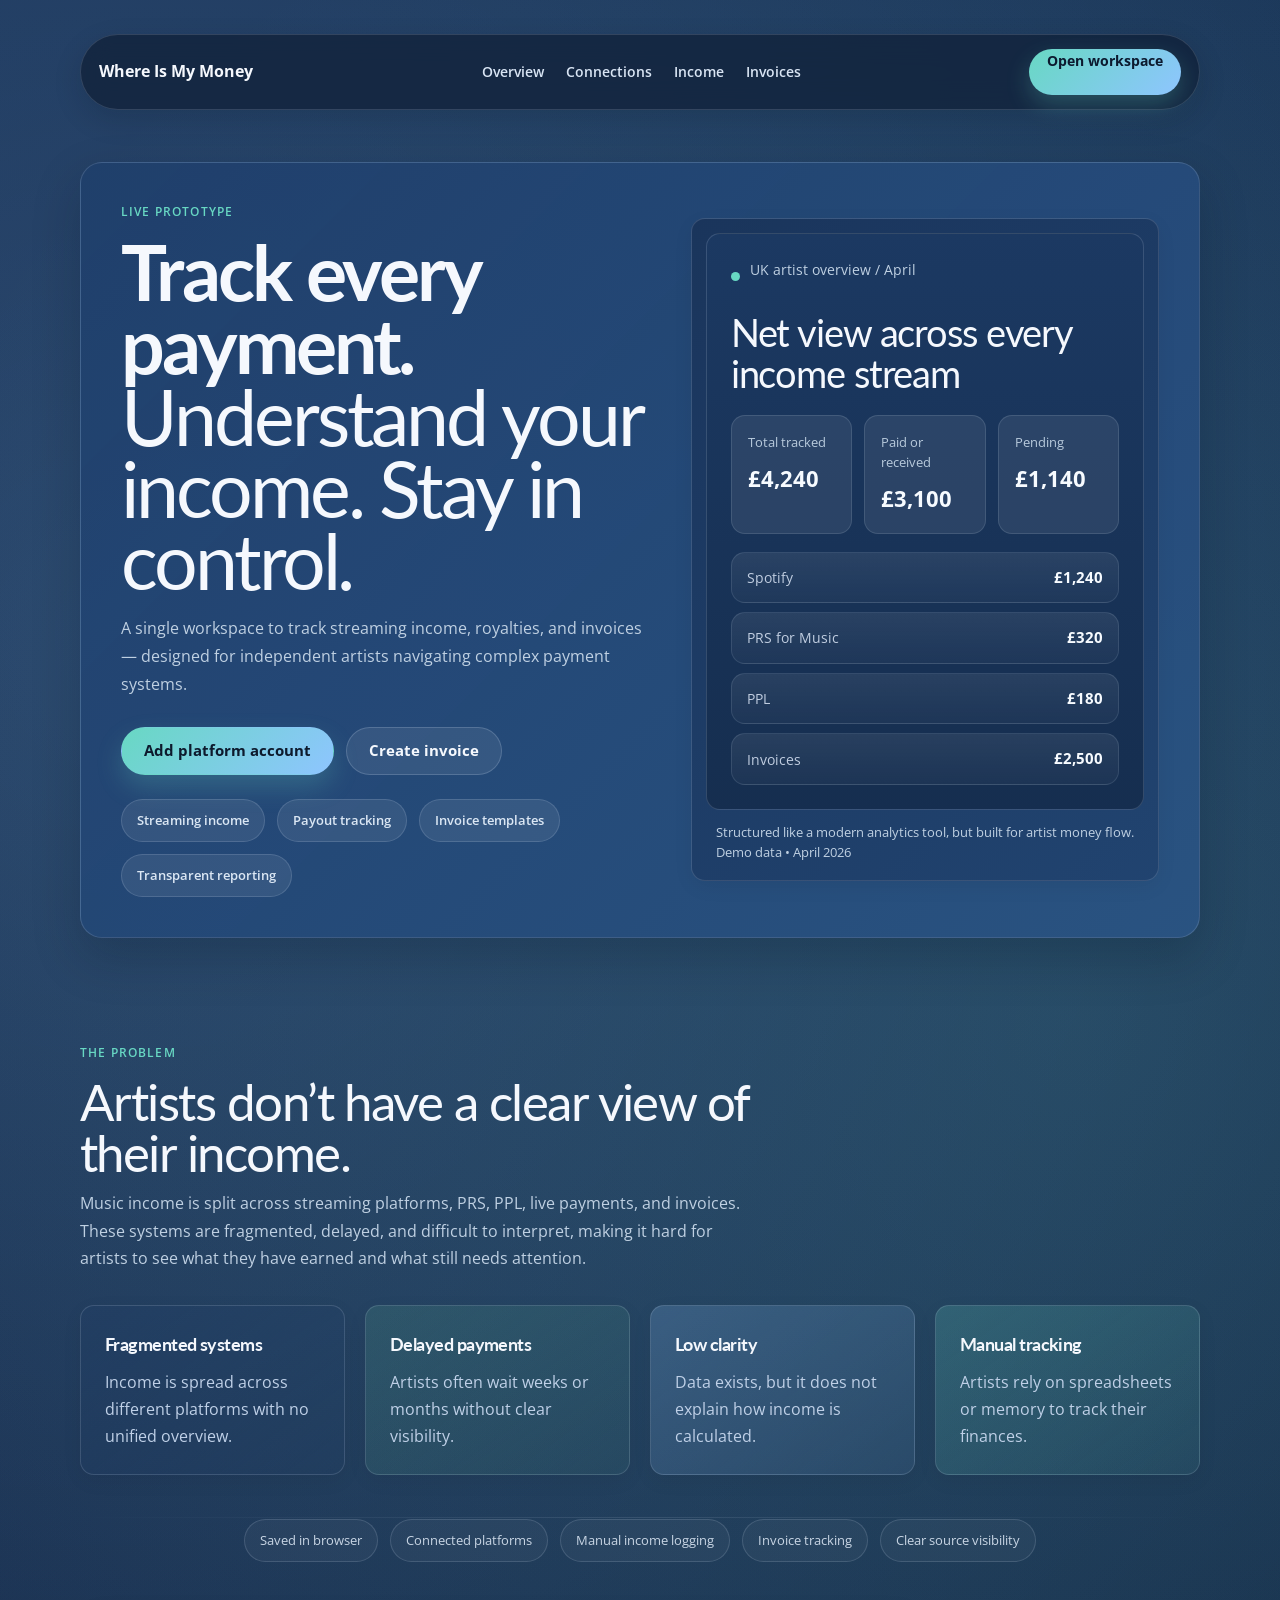
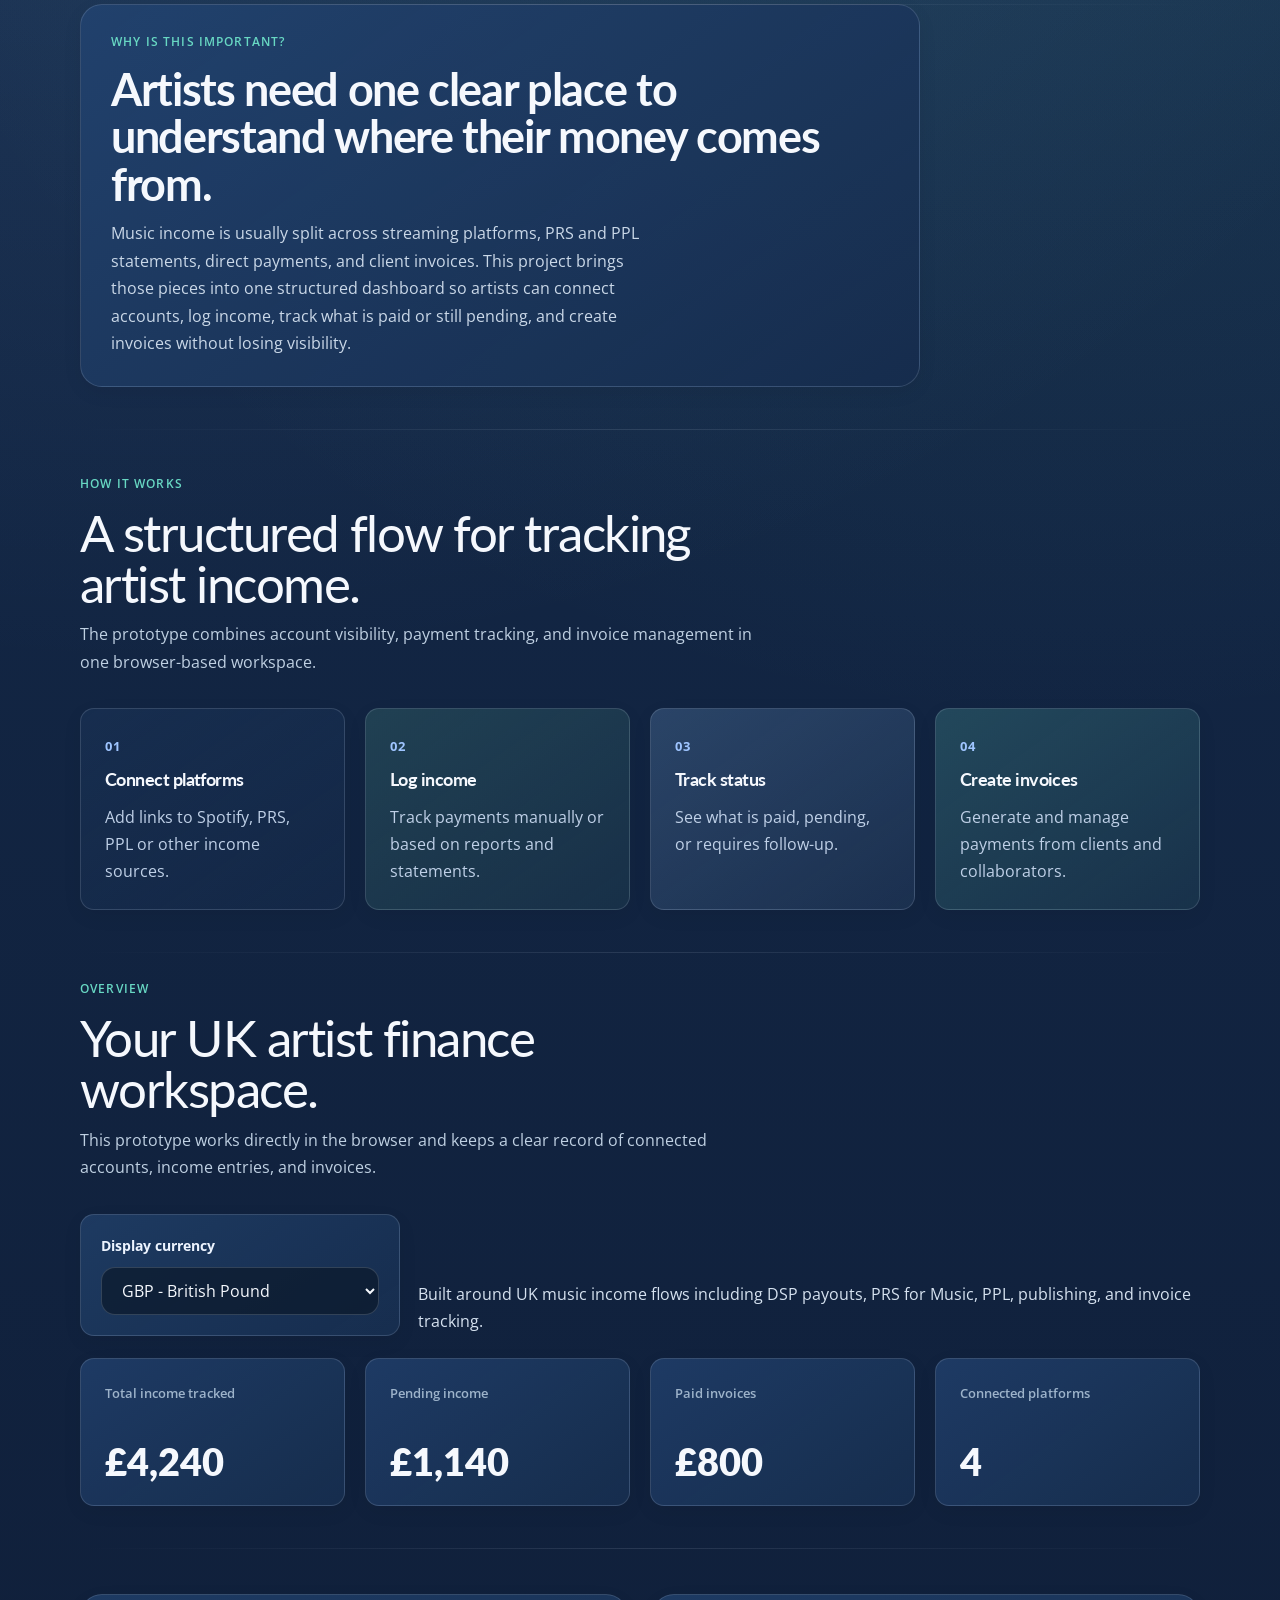
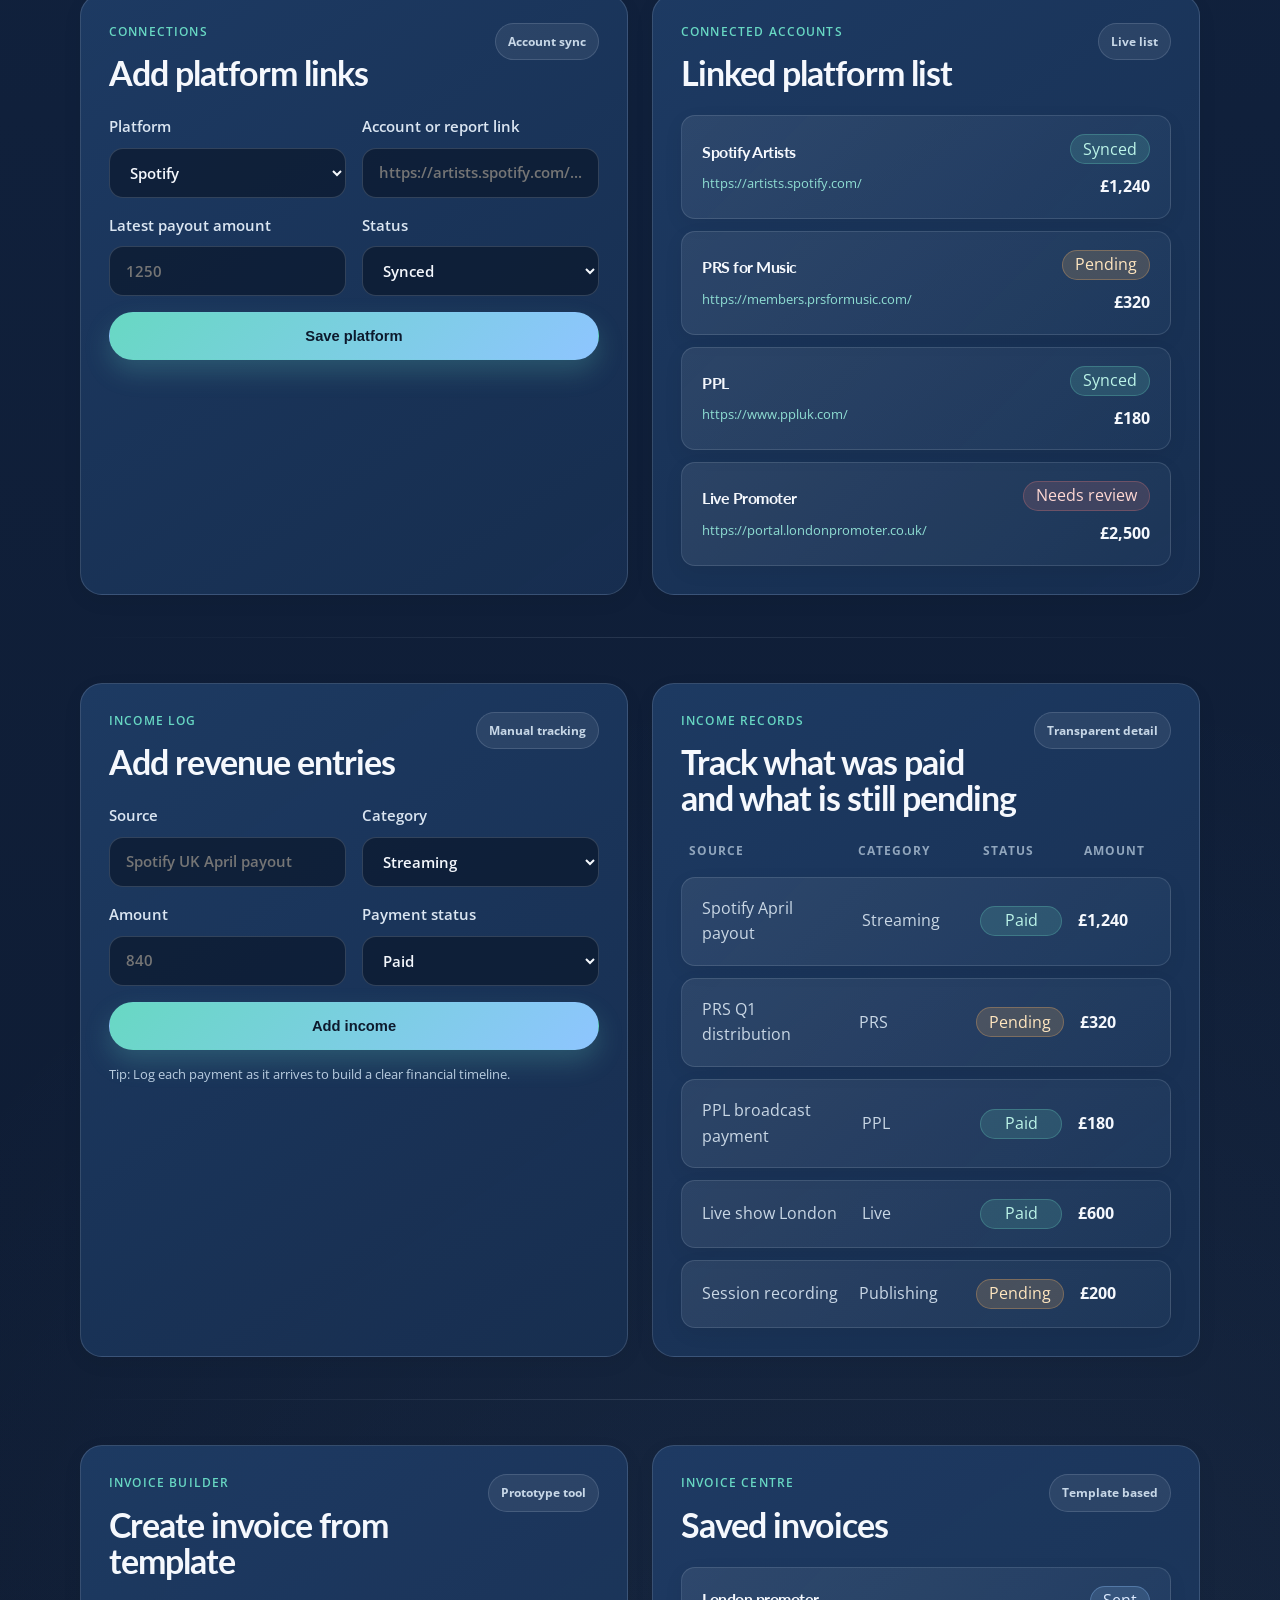
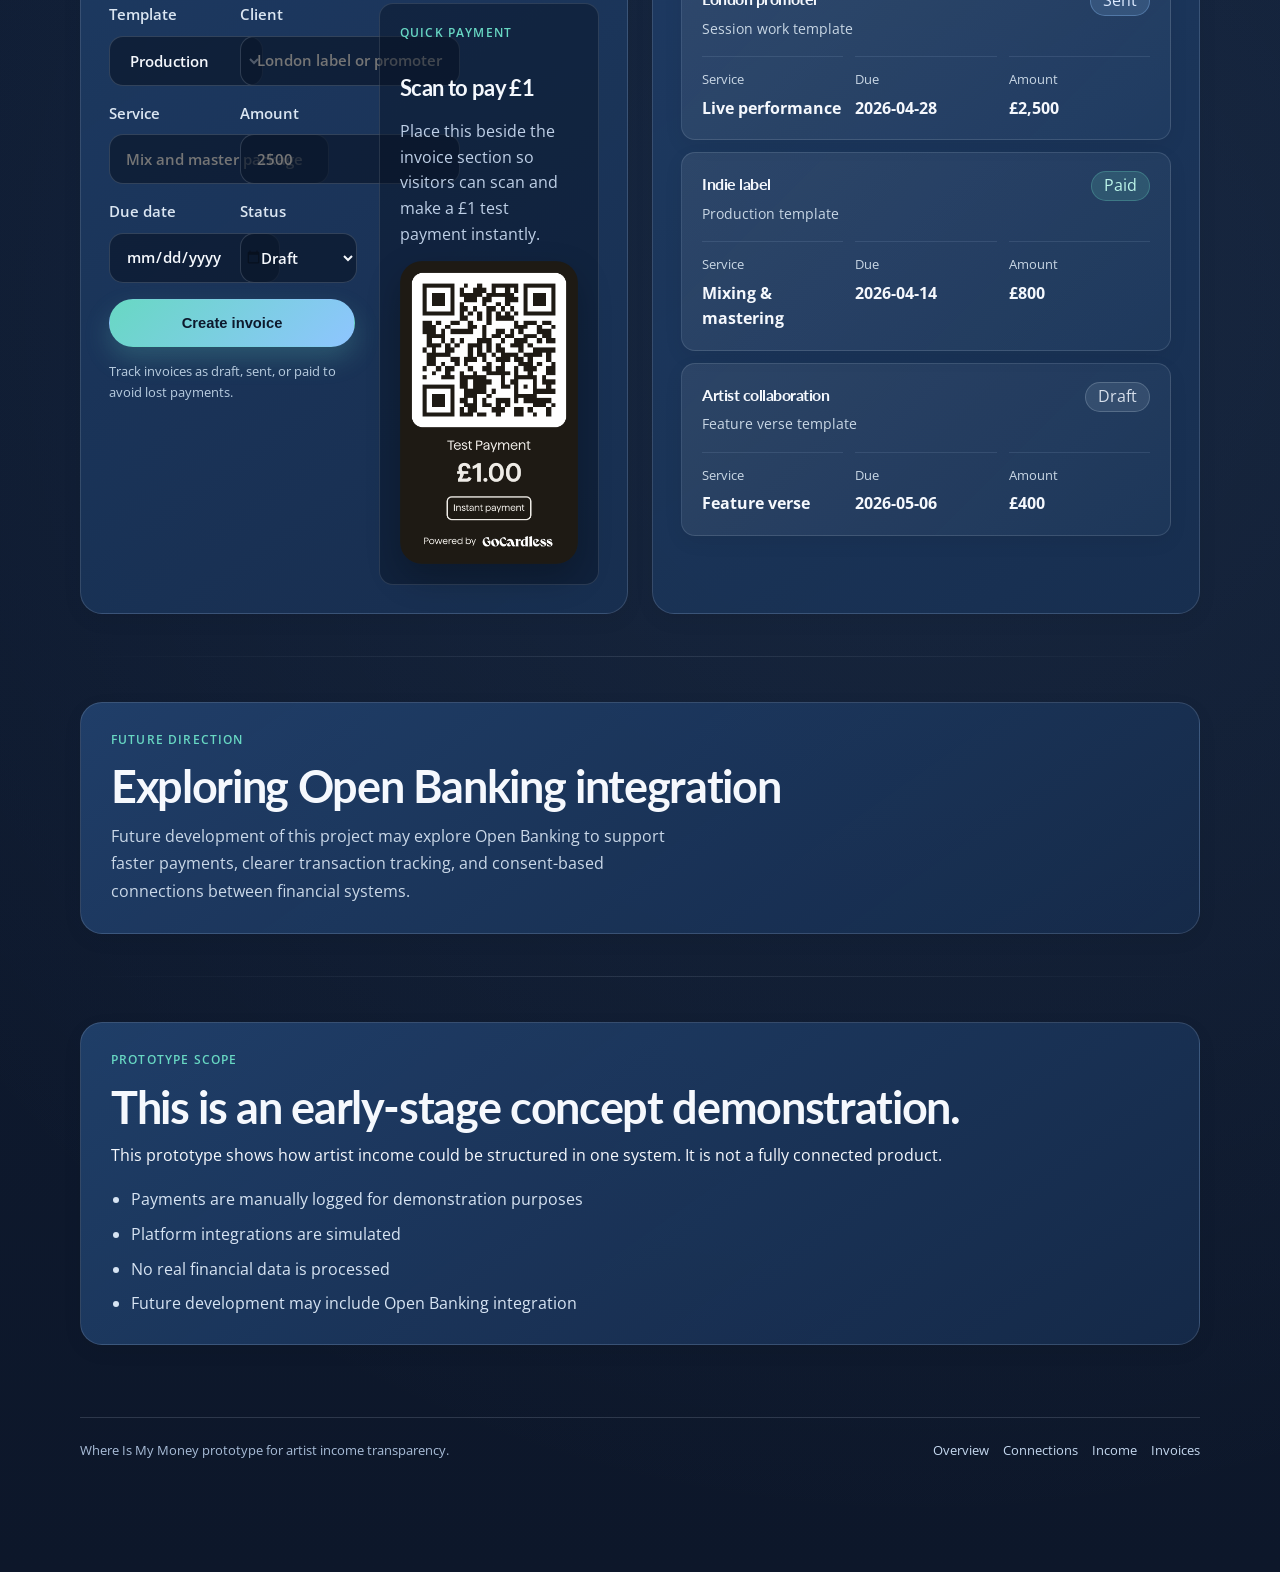
==== commit 4bbe76a0: "adding qr code" ====
--- a/index.html
+++ b/index.html
@@ -365,46 +365,61 @@
               </div>
               <span class="panel-badge">Prototype tool</span>
             </div>
-            <form class="workspace-form" id="invoice-form" novalidate>
-              <label>
-                Template
-                <select name="template" required>
-                  <option value="Production">Production</option>
-                  <option value="Feature verse">Feature verse</option>
-                  <option value="Session work">Session work</option>
-                  <option value="Licensing">Licensing</option>
-                  <option value="VAT invoice">VAT invoice</option>
-                </select>
-              </label>
-              <label>
-                Client
-                <input type="text" name="client" placeholder="London label or promoter" required />
-              </label>
-              <label>
-                Service
-                <input type="text" name="service" placeholder="Mix and master package" required />
-              </label>
-              <label>
-                Amount
-                <input type="number" name="amount" min="0" step="0.01" placeholder="2500" required />
-              </label>
-              <label>
-                Due date
-                <input type="date" name="dueDate" required />
-              </label>
-              <label>
-                Status
-                <select name="status" required>
-                  <option value="Draft">Draft</option>
-                  <option value="Sent">Sent</option>
-                  <option value="Paid">Paid</option>
-                  <option value="Overdue">Overdue</option>
-                </select>
-              </label>
-              <button type="submit" class="button button-primary">Create invoice</button>
-              <p class="form-help">Track invoices as draft, sent, or paid to avoid lost payments.</p>
-              <p class="form-status" id="invoice-status" aria-live="polite"></p>
-            </form>
+            <div class="invoice-builder-layout">
+              <form class="workspace-form" id="invoice-form" novalidate>
+                <label>
+                  Template
+                  <select name="template" required>
+                    <option value="Production">Production</option>
+                    <option value="Feature verse">Feature verse</option>
+                    <option value="Session work">Session work</option>
+                    <option value="Licensing">Licensing</option>
+                    <option value="VAT invoice">VAT invoice</option>
+                  </select>
+                </label>
+                <label>
+                  Client
+                  <input type="text" name="client" placeholder="London label or promoter" required />
+                </label>
+                <label>
+                  Service
+                  <input type="text" name="service" placeholder="Mix and master package" required />
+                </label>
+                <label>
+                  Amount
+                  <input type="number" name="amount" min="0" step="0.01" placeholder="2500" required />
+                </label>
+                <label>
+                  Due date
+                  <input type="date" name="dueDate" required />
+                </label>
+                <label>
+                  Status
+                  <select name="status" required>
+                    <option value="Draft">Draft</option>
+                    <option value="Sent">Sent</option>
+                    <option value="Paid">Paid</option>
+                    <option value="Overdue">Overdue</option>
+                  </select>
+                </label>
+                <button type="submit" class="button button-primary">Create invoice</button>
+                <p class="form-help">Track invoices as draft, sent, or paid to avoid lost payments.</p>
+                <p class="form-status" id="invoice-status" aria-live="polite"></p>
+              </form>
+
+              <aside class="invoice-qr-panel" aria-label="QR payment option">
+                <p class="eyebrow">Quick payment</p>
+                <h3>Scan to pay £1</h3>
+                <p>
+                  Place this beside the invoice section so visitors can scan and make a £1 test payment instantly.
+                </p>
+                <img
+                  class="invoice-qr-image"
+                  src="./GoCardless-QRCode-2.png"
+                  alt="GoCardless QR code for a £1 test payment"
+                />
+              </aside>
+            </div>
           </div>
 
           <div class="workspace-card" data-reveal>
--- a/styles.css
+++ b/styles.css
@@ -626,6 +626,40 @@
   grid-template-columns: repeat(2, minmax(0, 1fr));
 }
 
+.invoice-builder-layout {
+  display: grid;
+  gap: 24px;
+  grid-template-columns: minmax(0, 1.35fr) minmax(220px, 0.65fr);
+  align-items: start;
+}
+
+.invoice-qr-panel {
+  display: grid;
+  gap: 14px;
+  padding: 20px;
+  border-radius: var(--radius-lg);
+  border: 1px solid rgba(211, 224, 242, 0.14);
+  background: rgba(8, 19, 35, 0.46);
+}
+
+.invoice-qr-panel h3 {
+  margin: 0;
+  font-size: 1.35rem;
+}
+
+.invoice-qr-panel p:not(.eyebrow) {
+  margin: 0;
+  color: #bfd0e7;
+  line-height: 1.6;
+}
+
+.invoice-qr-image {
+  width: min(100%, 260px);
+  justify-self: center;
+  border-radius: 22px;
+  box-shadow: 0 14px 34px rgba(0, 0, 0, 0.24);
+}
+
 .workspace-form label {
   display: grid;
   gap: 9px;
@@ -1382,6 +1416,10 @@
 
   .prototype-metrics {
     grid-template-columns: repeat(2, minmax(0, 1fr));
+  }
+
+  .invoice-builder-layout {
+    grid-template-columns: 1fr;
   }
 
   .workspace-toolbar {
@@ -1435,7 +1473,8 @@
   .workspace-form,
   .invoice-item-grid,
   .table-head,
-  .table-row {
+  .table-row,
+  .invoice-builder-layout {
     grid-template-columns: 1fr;
   }
 
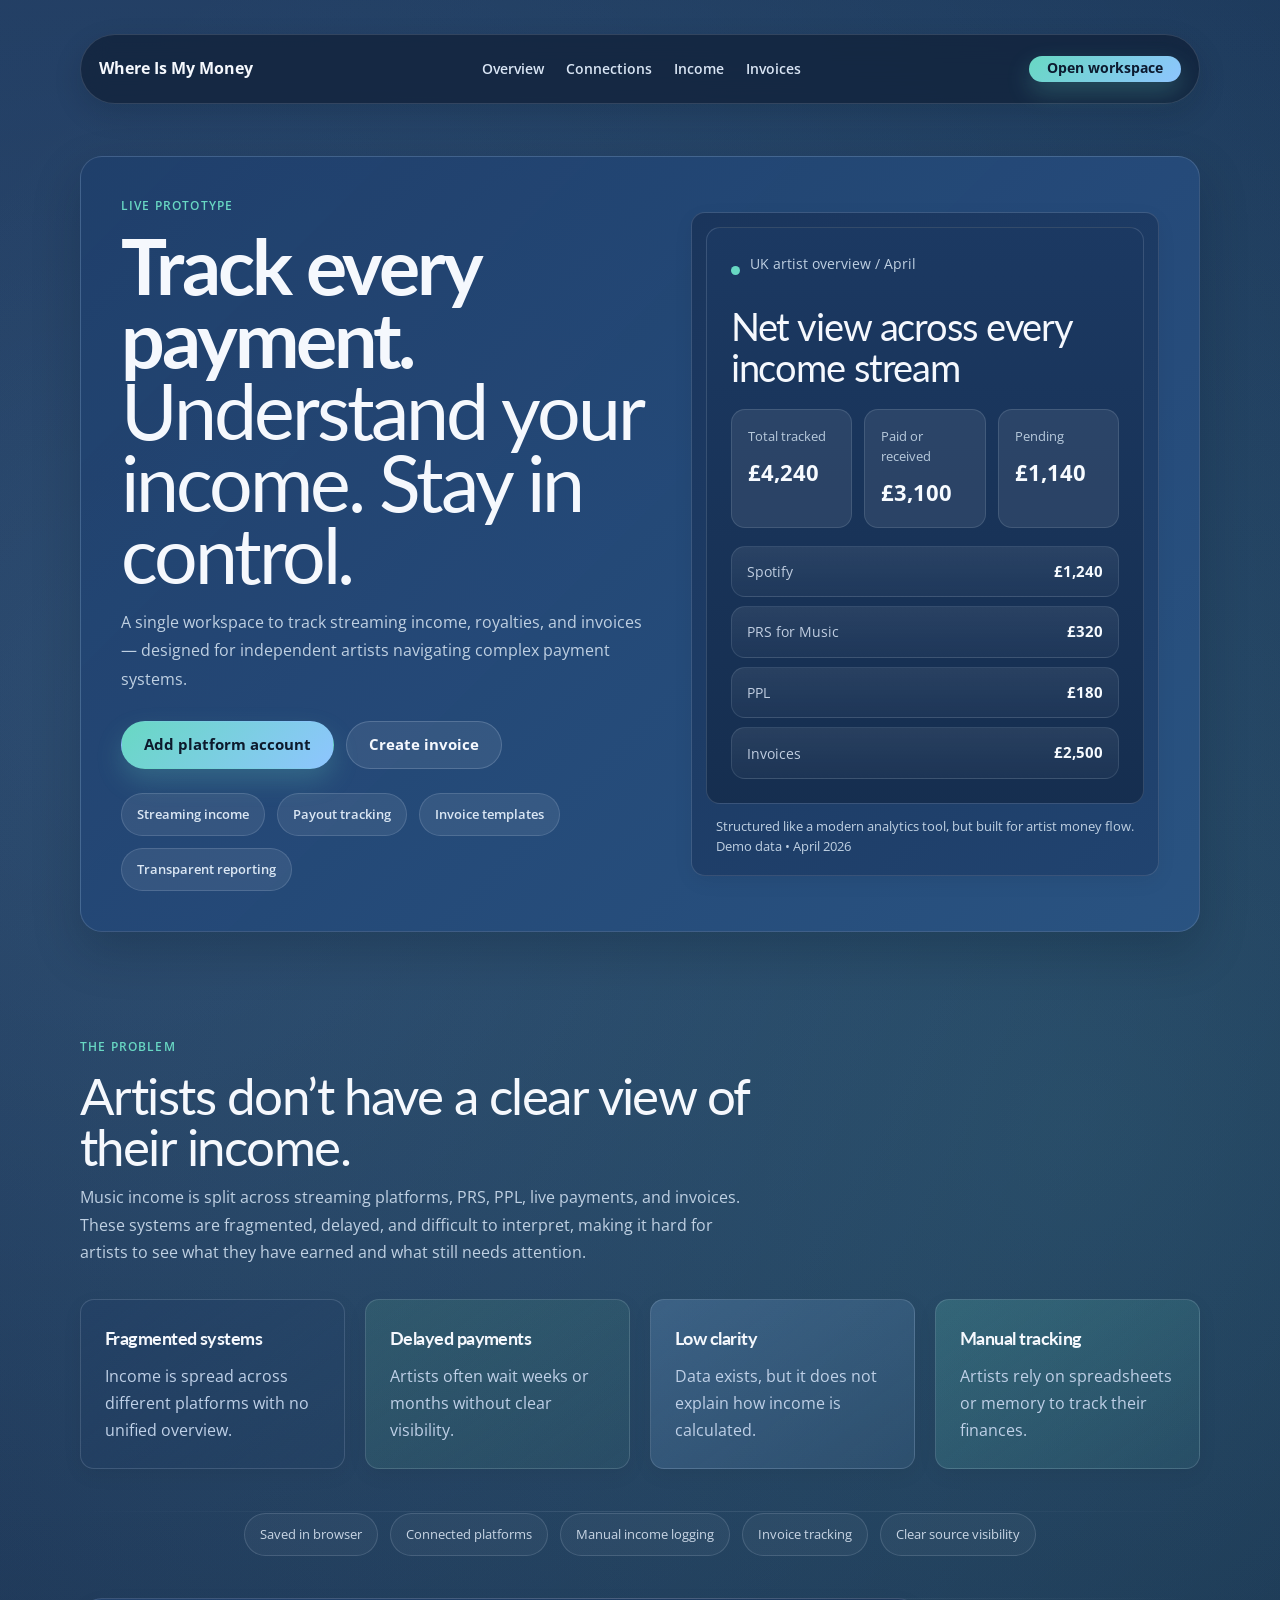
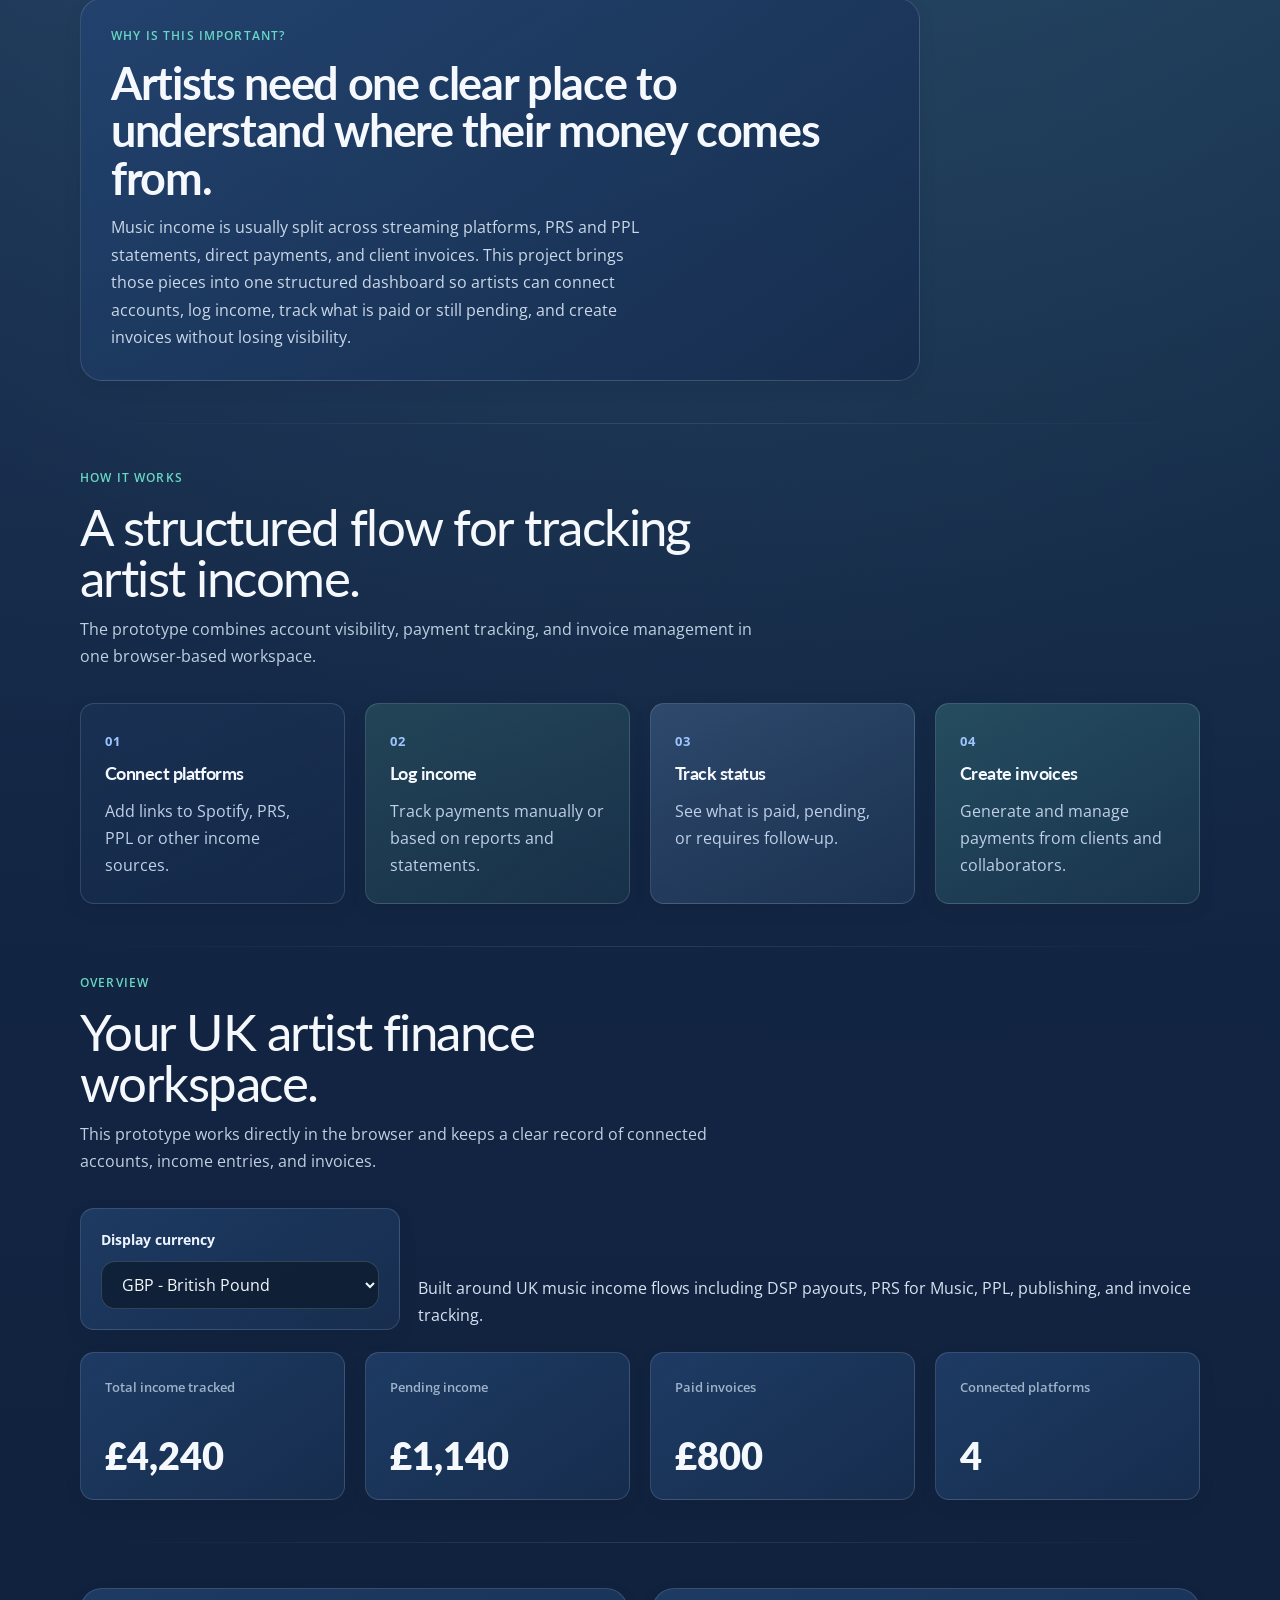
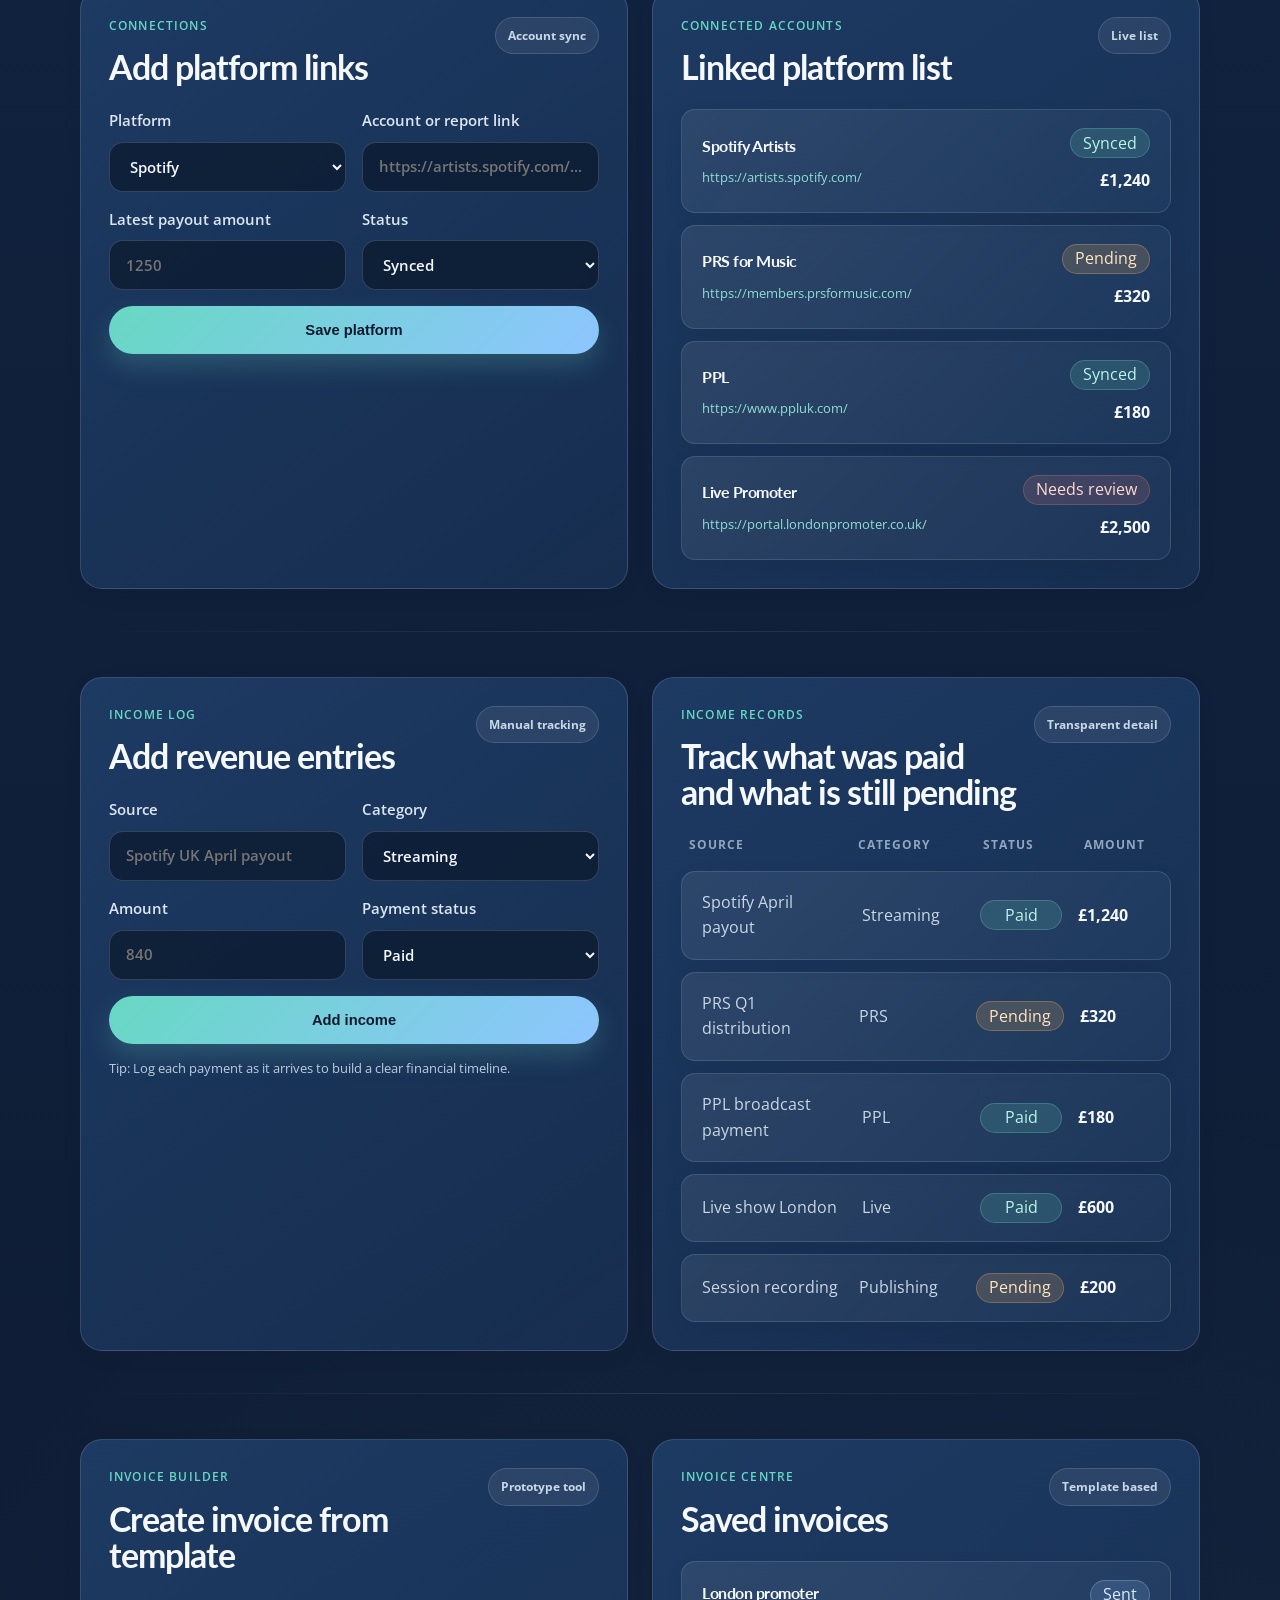
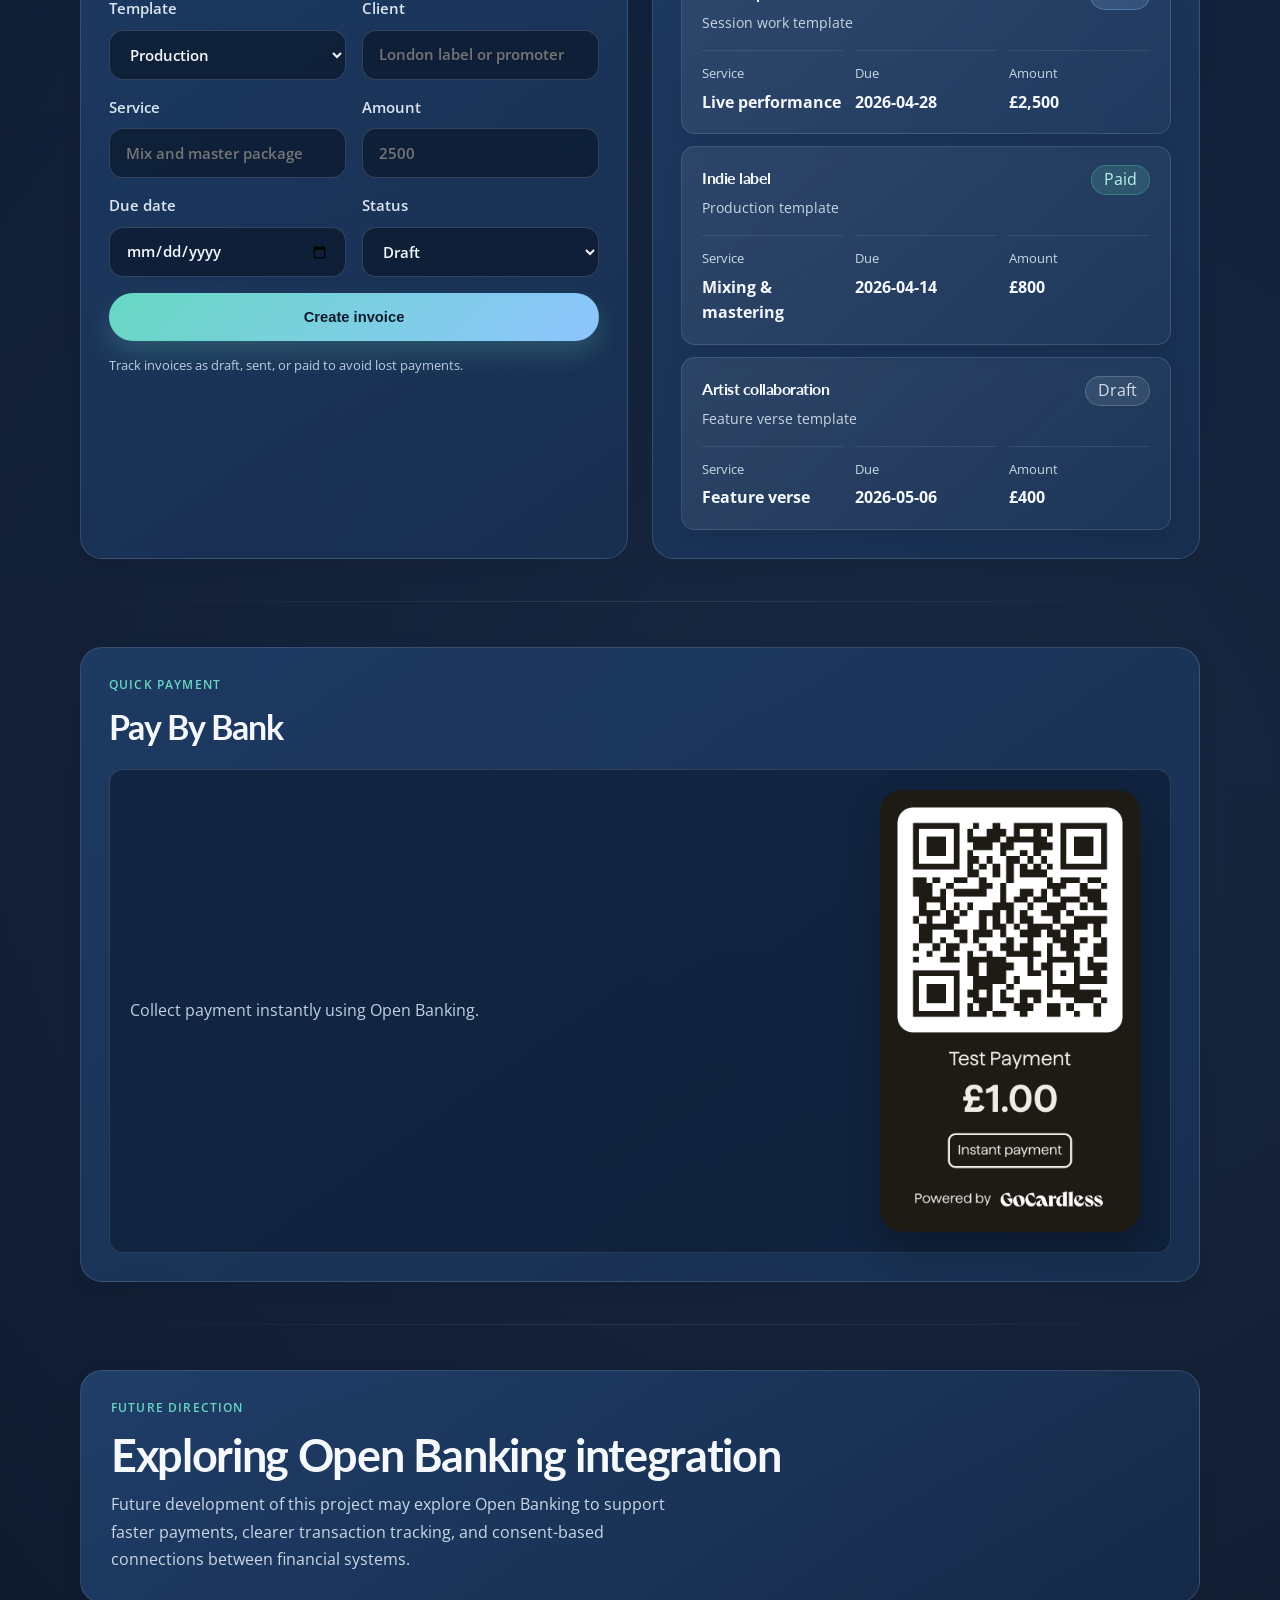
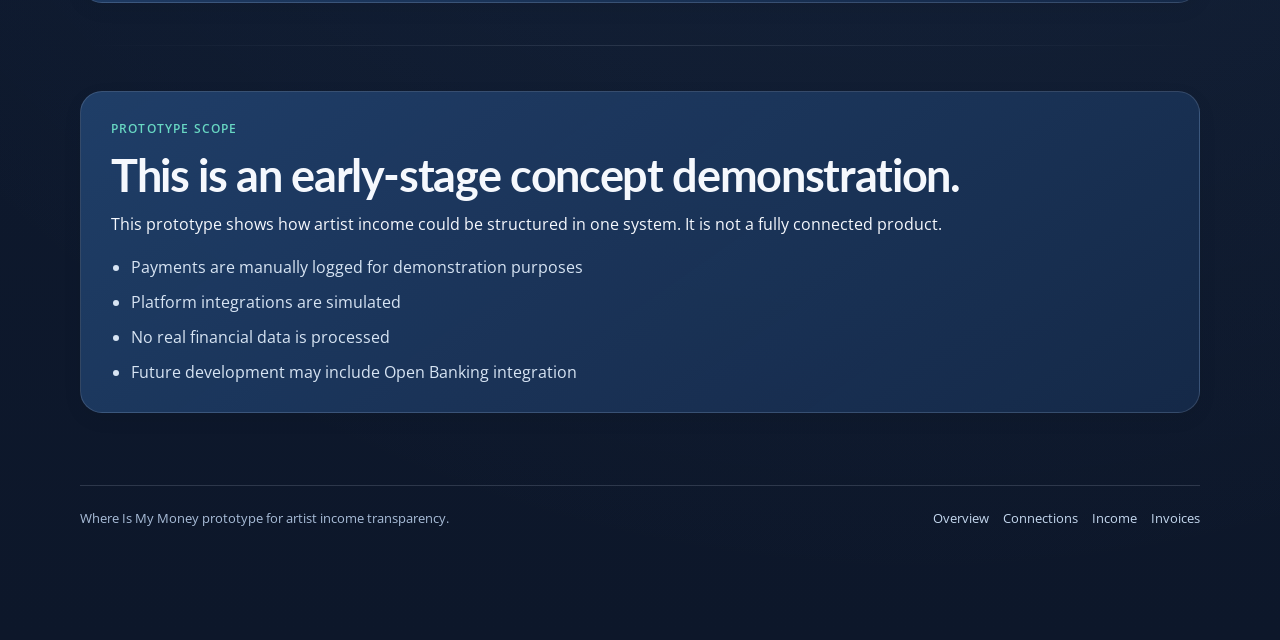
==== commit 736bf8af: "adding qrcode" ====
--- a/index.html
+++ b/index.html
@@ -365,61 +365,46 @@
               </div>
               <span class="panel-badge">Prototype tool</span>
             </div>
-            <div class="invoice-builder-layout">
-              <form class="workspace-form" id="invoice-form" novalidate>
-                <label>
-                  Template
-                  <select name="template" required>
-                    <option value="Production">Production</option>
-                    <option value="Feature verse">Feature verse</option>
-                    <option value="Session work">Session work</option>
-                    <option value="Licensing">Licensing</option>
-                    <option value="VAT invoice">VAT invoice</option>
-                  </select>
-                </label>
-                <label>
-                  Client
-                  <input type="text" name="client" placeholder="London label or promoter" required />
-                </label>
-                <label>
-                  Service
-                  <input type="text" name="service" placeholder="Mix and master package" required />
-                </label>
-                <label>
-                  Amount
-                  <input type="number" name="amount" min="0" step="0.01" placeholder="2500" required />
-                </label>
-                <label>
-                  Due date
-                  <input type="date" name="dueDate" required />
-                </label>
-                <label>
-                  Status
-                  <select name="status" required>
-                    <option value="Draft">Draft</option>
-                    <option value="Sent">Sent</option>
-                    <option value="Paid">Paid</option>
-                    <option value="Overdue">Overdue</option>
-                  </select>
-                </label>
-                <button type="submit" class="button button-primary">Create invoice</button>
-                <p class="form-help">Track invoices as draft, sent, or paid to avoid lost payments.</p>
-                <p class="form-status" id="invoice-status" aria-live="polite"></p>
-              </form>
-
-              <aside class="invoice-qr-panel" aria-label="QR payment option">
-                <p class="eyebrow">Quick payment</p>
-                <h3>Scan to pay £1</h3>
-                <p>
-                  Place this beside the invoice section so visitors can scan and make a £1 test payment instantly.
-                </p>
-                <img
-                  class="invoice-qr-image"
-                  src="./GoCardless-QRCode-2.png"
-                  alt="GoCardless QR code for a £1 test payment"
-                />
-              </aside>
-            </div>
+            <form class="workspace-form" id="invoice-form" novalidate>
+              <label>
+                Template
+                <select name="template" required>
+                  <option value="Production">Production</option>
+                  <option value="Feature verse">Feature verse</option>
+                  <option value="Session work">Session work</option>
+                  <option value="Licensing">Licensing</option>
+                  <option value="VAT invoice">VAT invoice</option>
+                </select>
+              </label>
+              <label>
+                Client
+                <input type="text" name="client" placeholder="London label or promoter" required />
+              </label>
+              <label>
+                Service
+                <input type="text" name="service" placeholder="Mix and master package" required />
+              </label>
+              <label>
+                Amount
+                <input type="number" name="amount" min="0" step="0.01" placeholder="2500" required />
+              </label>
+              <label>
+                Due date
+                <input type="date" name="dueDate" required />
+              </label>
+              <label>
+                Status
+                <select name="status" required>
+                  <option value="Draft">Draft</option>
+                  <option value="Sent">Sent</option>
+                  <option value="Paid">Paid</option>
+                  <option value="Overdue">Overdue</option>
+                </select>
+              </label>
+              <button type="submit" class="button button-primary">Create invoice</button>
+              <p class="form-help">Track invoices as draft, sent, or paid to avoid lost payments.</p>
+              <p class="form-status" id="invoice-status" aria-live="polite"></p>
+            </form>
           </div>
 
           <div class="workspace-card" data-reveal>
@@ -431,6 +416,29 @@
               <span class="panel-badge">Template based</span>
             </div>
             <div class="invoice-list" id="invoice-list"></div>
+          </div>
+        </section>
+
+        <section class="section payment-section" id="quick-payment">
+          <div class="workspace-card payment-card" data-reveal>
+            <div class="workspace-head">
+              <div>
+                <p class="eyebrow">Quick payment</p>
+                <h2>Pay By Bank</h2>
+              </div>
+            </div>
+            <div class="payment-panel" aria-label="QR payment option">
+              <div class="payment-copy">
+                <p>
+                  Collect payment instantly using Open Banking.
+                </p>
+              </div>
+              <img
+                class="invoice-qr-image"
+                src="./GoCardless-QRCode-2.png"
+                alt="GoCardless QR code for a £1 test payment"
+              />
+            </div>
           </div>
         </section>
 
--- a/styles.css
+++ b/styles.css
@@ -122,7 +122,7 @@
   color: #0c1a2f;
   font-size: 0.9rem;
   font-weight: 700;
-  min-height: 46px;
+  min-height: 26px;
   padding: 0 18px;
   border-radius: 999px;
   background: linear-gradient(135deg, var(--primary), var(--accent));
@@ -626,28 +626,18 @@
   grid-template-columns: repeat(2, minmax(0, 1fr));
 }
 
-.invoice-builder-layout {
+.payment-panel {
   display: grid;
   gap: 24px;
-  grid-template-columns: minmax(0, 1.35fr) minmax(220px, 0.65fr);
-  align-items: start;
-}
-
-.invoice-qr-panel {
-  display: grid;
-  gap: 14px;
+  grid-template-columns: minmax(0, 1fr) minmax(220px, 280px);
+  align-items: center;
   padding: 20px;
   border-radius: var(--radius-lg);
   border: 1px solid rgba(211, 224, 242, 0.14);
   background: rgba(8, 19, 35, 0.46);
 }
 
-.invoice-qr-panel h3 {
-  margin: 0;
-  font-size: 1.35rem;
-}
-
-.invoice-qr-panel p:not(.eyebrow) {
+.payment-copy p {
   margin: 0;
   color: #bfd0e7;
   line-height: 1.6;
@@ -1418,7 +1408,7 @@
     grid-template-columns: repeat(2, minmax(0, 1fr));
   }
 
-  .invoice-builder-layout {
+  .payment-panel {
     grid-template-columns: 1fr;
   }
 
@@ -1474,10 +1464,6 @@
   .invoice-item-grid,
   .table-head,
   .table-row,
-  .invoice-builder-layout {
-    grid-template-columns: 1fr;
-  }
-
   .workspace-card {
     padding: 20px;
   }
